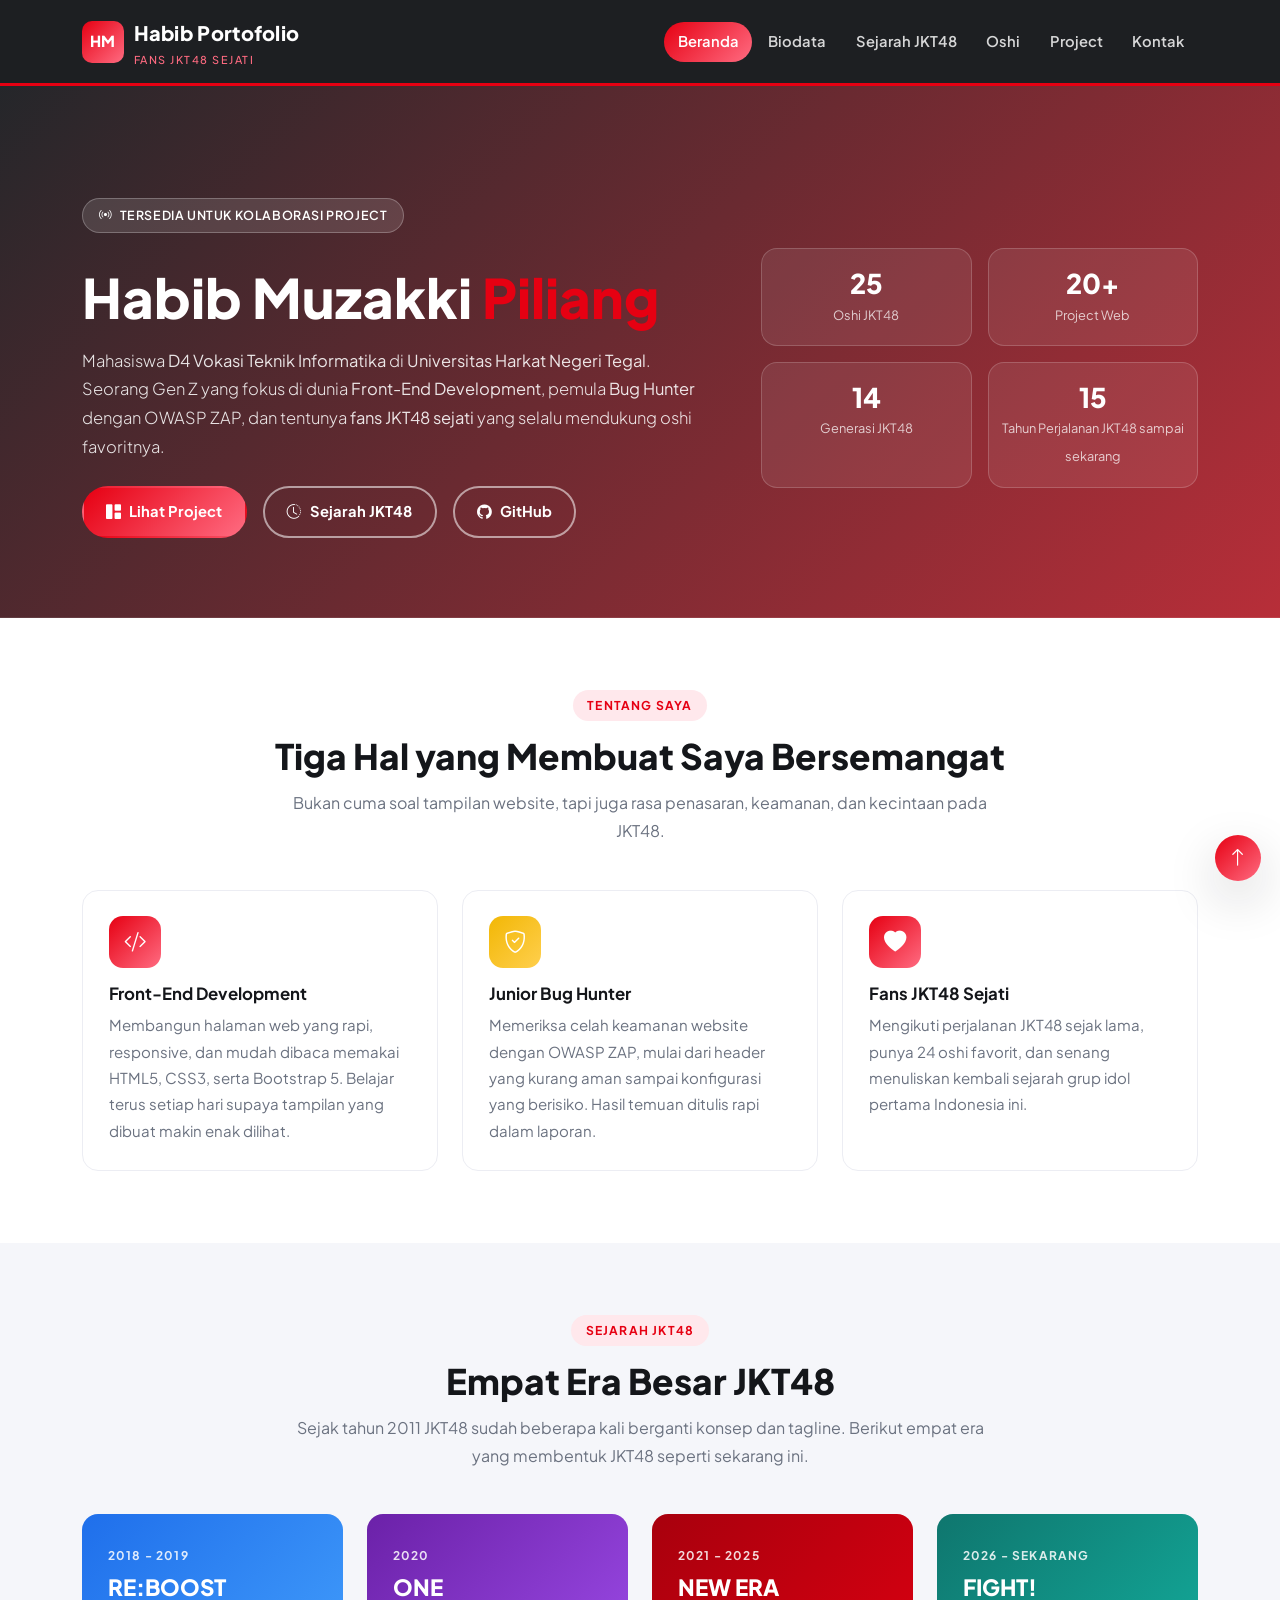
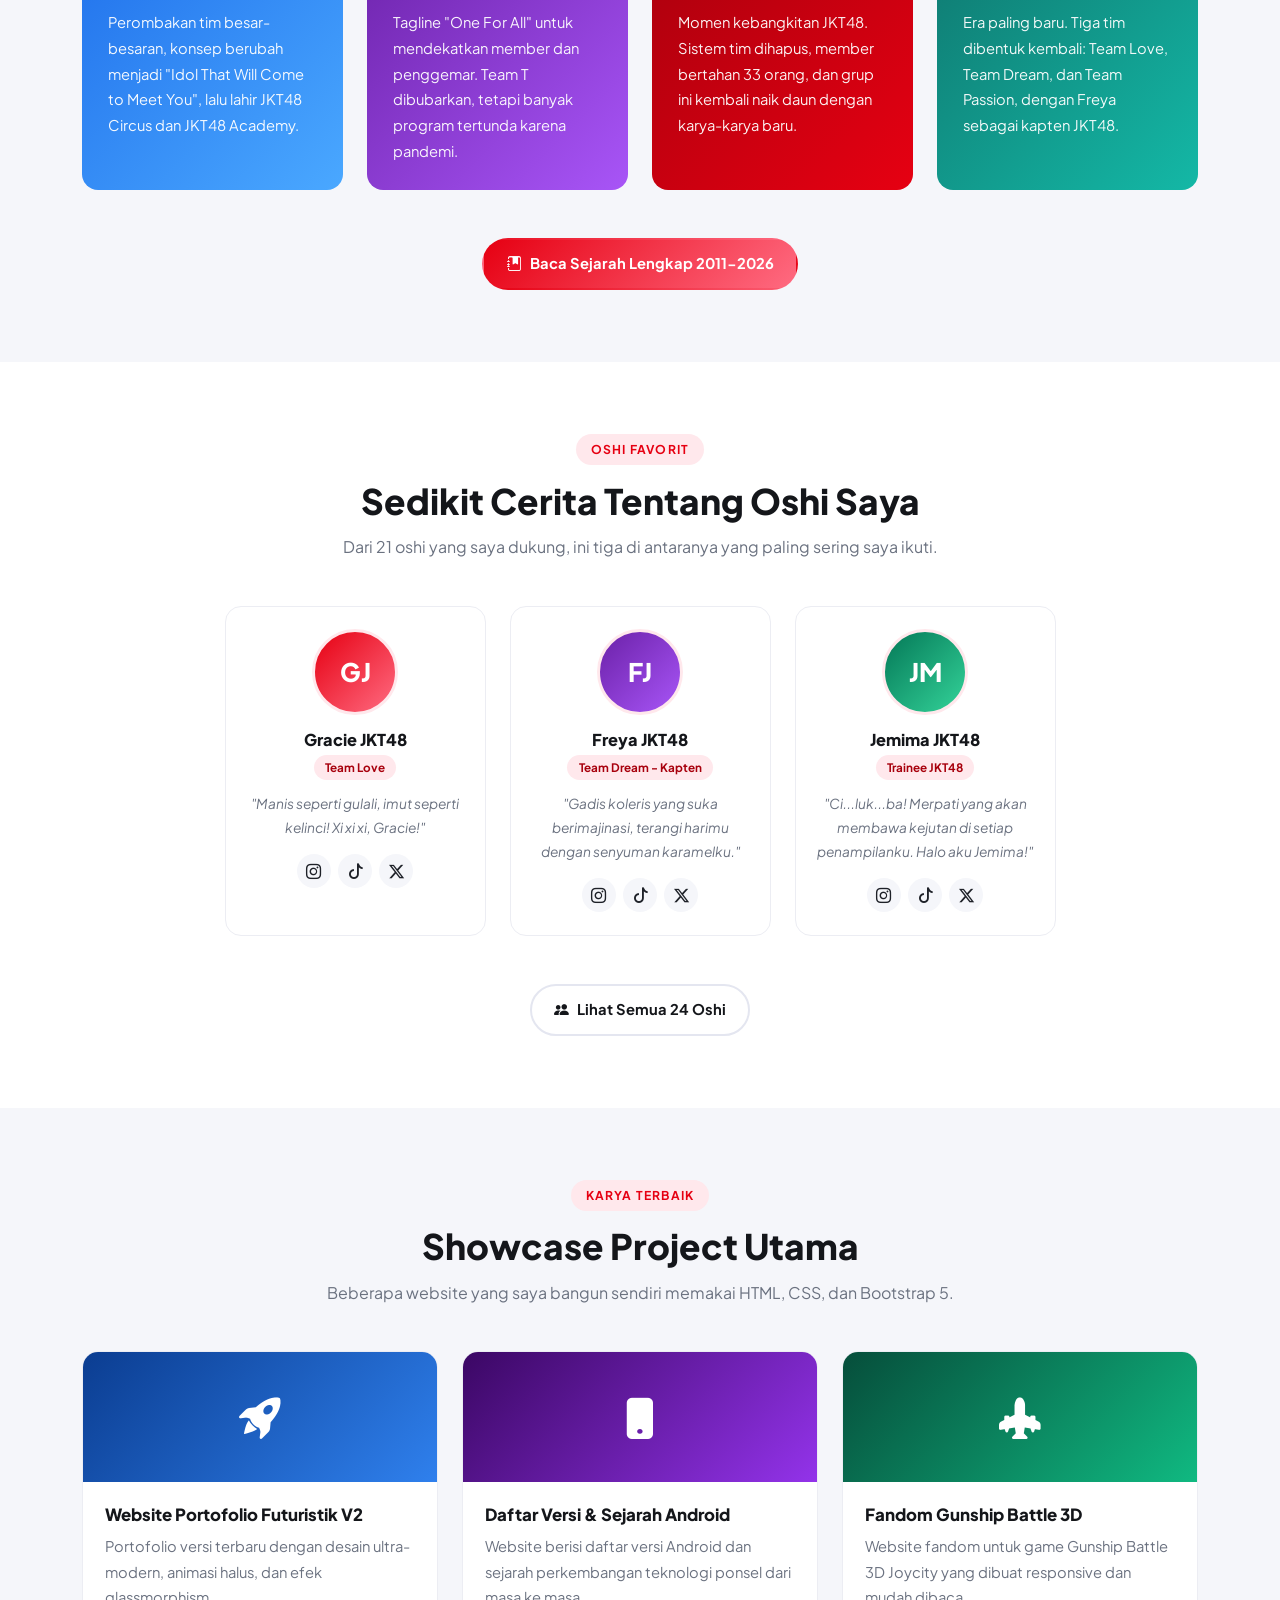
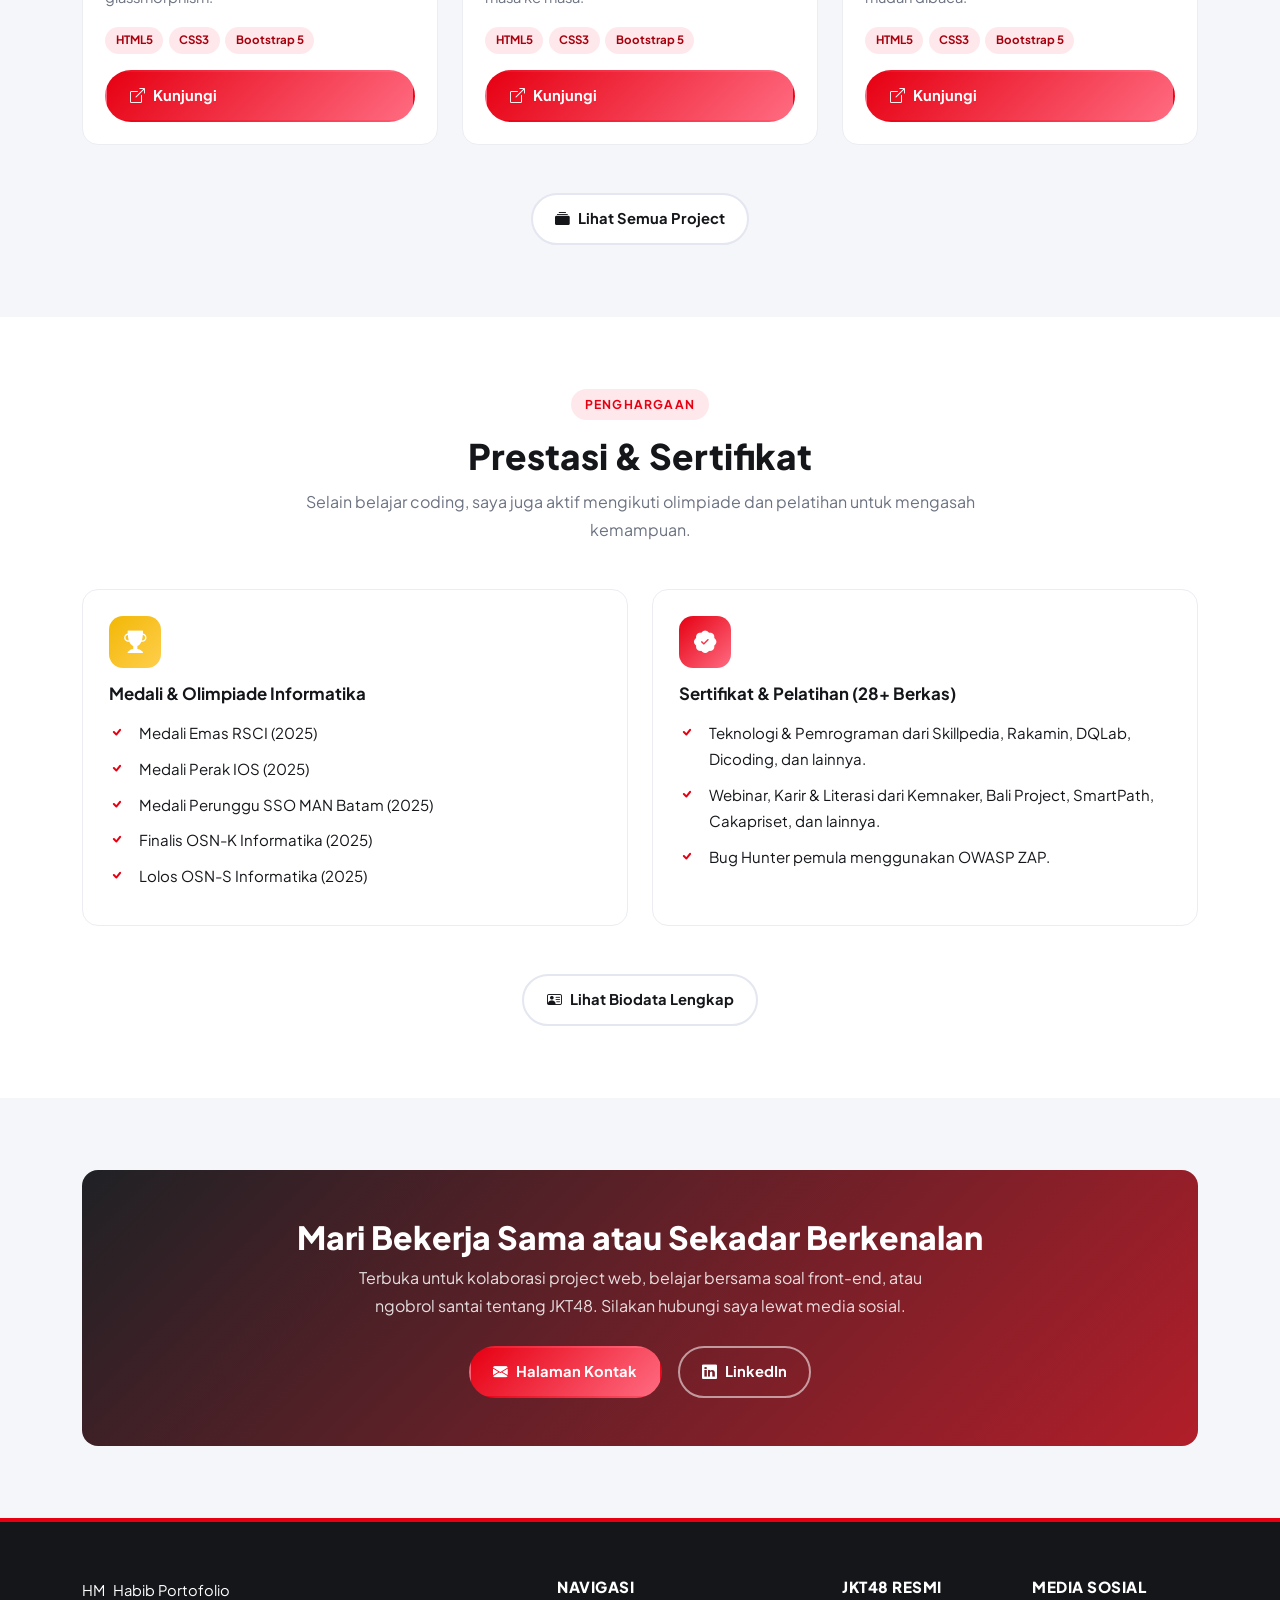
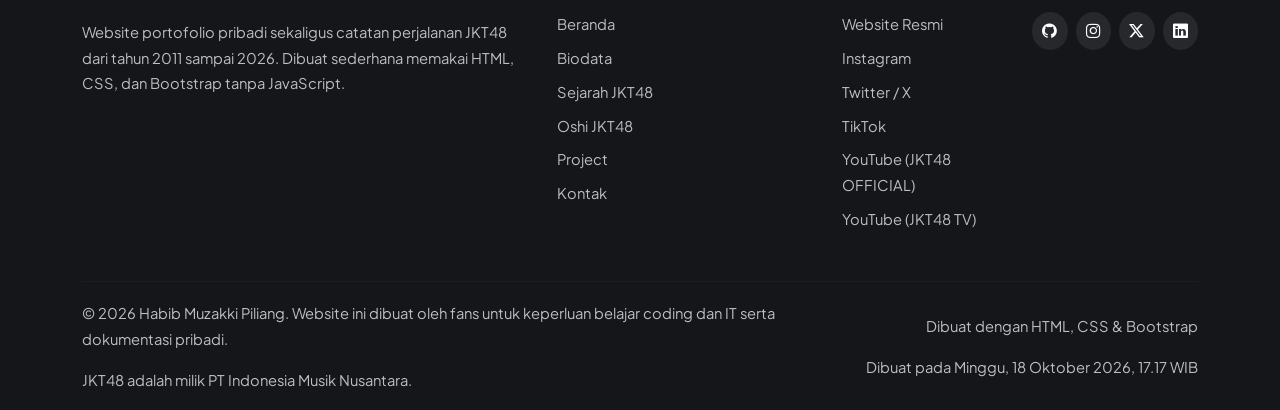
==== BELAJAR_HTML/JKT48_sejarah_+_portofolio/index.html @ 0ce3dd01 "Add files via upload" ====
<!DOCTYPE html>
<html lang="id">
<head>
  <!-- ================= PENGATURAN DASAR ================= -->
  <meta charset="UTF-8">
  <meta name="viewport" content="width=device-width, initial-scale=1, viewport-fit=cover">

  <!-- ================= SEO: JUDUL & DESKRIPSI ================= -->
  <title>Habib Muzakki Piliang | Portofolio Fans JKT48 &amp; Sejarah JKT48 2011-2026</title>
  <meta name="description" content="Website portofolio Habib Muzakki Piliang, mahasiswa D4 Teknik Informatika UHN Tegal sekaligus fans JKT48 sejati. Lengkap dengan biodata, prestasi, sertifikat, daftar oshi, showcase project web, dan sejarah JKT48 dari awal berdiri tahun 2011 hingga 2026.">
  <meta name="google-site-verification" content="1igJW0xRDO03V1bi0CTt_LbWXbBQLReZbAC-uNCZRRI" />
  <meta name="keywords" content="Habib Muzakki Piliang, portofolio, JKT48, sejarah JKT48, fans JKT48, oshi JKT48, member JKT48 2026, front-end developer, UHN Tegal, web portofolio, prestasi informatika, sertifikat, project web">
  <meta name="author" content="Habib Muzakki Piliang">
  <meta name="robots" content="index, follow">
  <meta name="theme-color" content="#e60012">
  <link rel="canonical" href="https://website-portofolio-fans-jkt48.netlify.app/">

  <!-- ================= SEO: OPEN GRAPH (Facebook/WhatsApp) ================= -->
  <meta property="og:type" content="website">
  <meta property="og:site_name" content="Habib Muzakki Piliang - Fans JKT48">
  <meta property="og:title" content="Portofolio Habib Muzakki Piliang &amp; Sejarah JKT48 2011-2026">
  <meta property="og:description" content="Portofolio pribadi Habib Muzakki Piliang dan perjalanan lengkap JKT48 dari tahun 2011 sampai 2026, mulai dari era awal, RE:BOOST, ONE, NEW ERA, hingga FIGHT!.">
  <meta property="og:url" content="https://website-portofolio-fans-jkt48.netlify.app/">
  <meta property="og:locale" content="id_ID">

  <!-- ================= SEO: TWITTER CARD ================= -->
  <meta name="twitter:card" content="summary_large_image">
  <meta name="twitter:title" content="Portofolio Habib Muzakki Piliang &amp; Sejarah JKT48 2011-2026">
  <meta name="twitter:description" content="Portofolio pribadi dan perjalanan lengkap JKT48 dari tahun 2011 sampai 2026.">
  <meta name="twitter:site" content="@habib_muzakki12">

  <!-- ================= FONT & IKON ================= -->
  <link rel="preconnect" href="https://fonts.googleapis.com">
  <link rel="preconnect" href="https://fonts.gstatic.com" crossorigin>
  <link href="https://fonts.googleapis.com/css2?family=Plus+Jakarta+Sans:ital,wght@0,400;0,600;0,700;0,800;1,400&display=swap" rel="stylesheet">
  <link rel="stylesheet" href="https://cdn.jsdelivr.net/npm/bootstrap-icons@1.11.3/font/bootstrap-icons.min.css">

  <!-- ================= BOOTSTRAP (HANYA CSS, TANPA JAVASCRIPT) ================= -->
  <link rel="stylesheet" href="https://cdn.jsdelivr.net/npm/bootstrap@5.3.3/dist/css/bootstrap.min.css">

  <!-- ================= CSS MILIK SENDIRI ================= -->
  <link rel="stylesheet" href="css/style.css">
</head>

<body id="beranda">

  <!-- ======================================================================
       NAVBAR
       ====================================================================== -->
  <header class="sticky-top">
    <nav class="navbar jkt-navbar">
      <div class="container">
        <a class="navbar-brand" href="index.html">
          <span class="brand-badge">HM</span>
          <span>
            Habib Portofolio
            <span class="brand-kecil">Fans JKT48 Sejati</span>
          </span>
        </a>

        <ul class="navbar-nav nav-menu">
          <li class="nav-item"><a class="nav-link aktif" href="index.html">Beranda</a></li>
          <li class="nav-item"><a class="nav-link" href="biodata.html">Biodata</a></li>
          <li class="nav-item"><a class="nav-link" href="sejarah.html">Sejarah JKT48</a></li>
          <li class="nav-item"><a class="nav-link" href="oshi.html">Oshi</a></li>
          <li class="nav-item"><a class="nav-link" href="project.html">Project</a></li>
          <li class="nav-item"><a class="nav-link" href="kontak.html">Kontak</a></li>
        </ul>
      </div>
    </nav>
  </header>

  <!-- ======================================================================
       HERO / SAMBUTAN
       ====================================================================== -->
  <section class="hero">
    <div class="container">
      <div class="row align-items-center g-5">

        <div class="col-lg-7 text-center text-lg-start">
          <span class="label-kecil mb-3">
            <i class="bi bi-broadcast"></i> Tersedia untuk Kolaborasi Project
          </span>

          <h1 class="mt-3 mb-3">
            Habib Muzakki <span class="teks-merah">Piliang</span>
          </h1>

          <p class="lead mb-4">
            Mahasiswa <strong>D4 Vokasi Teknik Informatika</strong> di
            <strong>Universitas Harkat Negeri Tegal</strong>. Seorang Gen Z yang
            fokus di dunia <strong>Front-End Development</strong>, pemula
            <strong>Bug Hunter</strong> dengan OWASP ZAP, dan tentunya
            <strong>fans JKT48 sejati</strong> yang selalu mendukung oshi favoritnya.
          </p>

          <div class="d-flex flex-wrap gap-3 justify-content-center justify-content-lg-start">
            <a href="#project" class="tombol tombol-merah">
              <i class="bi bi-grid-1x2-fill"></i> Lihat Project
            </a>
            <a href="sejarah.html" class="tombol tombol-garis-putih">
              <i class="bi bi-clock-history"></i> Sejarah JKT48
            </a>
            <a href="https://github.com/habibmuzakkipiliang" target="_blank" rel="noopener" class="tombol tombol-garis-putih">
              <i class="bi bi-github"></i> GitHub
            </a>
          </div>
        </div>

        <div class="col-lg-5">
          <div class="row g-3">
            <div class="col-6">
              <div class="kotak-statistik">
                <span class="angka">25</span>
                <span class="keterangan">Oshi JKT48</span>
              </div>
            </div>
            <div class="col-6">
              <div class="kotak-statistik">
                <span class="angka">20+</span>
                <span class="keterangan">Project Web</span>
              </div>
            </div>
            <div class="col-6">
              <div class="kotak-statistik">
                <span class="angka">14</span>
                <span class="keterangan">Generasi JKT48</span>
              </div>
            </div>
            <div class="col-6">
              <div class="kotak-statistik">
                <span class="angka">15</span>
                <span class="keterangan">Tahun Perjalanan JKT48 sampai sekarang</span>
              </div>
            </div>
          </div>
        </div>

      </div>
    </div>
  </section>

  <!-- ======================================================================
       TENTANG SINGKAT
       ====================================================================== -->
  <section class="bagian">
    <div class="container">
      <div class="judul-bagian tengah">
        <span class="label-atas">Tentang Saya</span>
        <h2>Tiga Hal yang Membuat Saya Bersemangat</h2>
        <p>Bukan cuma soal tampilan website, tapi juga rasa penasaran, keamanan, dan kecintaan pada JKT48.</p>
      </div>

      <div class="row g-4">
        <div class="col-md-4">
          <div class="kartu">
            <span class="ikon-bulat"><i class="bi bi-code-slash"></i></span>
            <h3 class="kartu-judul">Front-End Development</h3>
            <p>
              Membangun halaman web yang rapi, responsive, dan mudah dibaca
              memakai HTML5, CSS3, serta Bootstrap 5. Belajar terus setiap hari
              supaya tampilan yang dibuat makin enak dilihat.
            </p>
          </div>
        </div>

        <div class="col-md-4">
          <div class="kartu">
            <span class="ikon-bulat emas"><i class="bi bi-shield-check"></i></span>
            <h3 class="kartu-judul">Junior Bug Hunter</h3>
            <p>
              Memeriksa celah keamanan website dengan OWASP ZAP, mulai dari
              header yang kurang aman sampai konfigurasi yang berisiko.
              Hasil temuan ditulis rapi dalam laporan.
            </p>
          </div>
        </div>

        <div class="col-md-4">
          <div class="kartu">
            <span class="ikon-bulat"><i class="bi bi-heart-fill"></i></span>
            <h3 class="kartu-judul">Fans JKT48 Sejati</h3>
            <p>
              Mengikuti perjalanan JKT48 sejak lama, punya 24 oshi favorit, dan
              senang menuliskan kembali sejarah grup idol pertama Indonesia ini.
            </p>
          </div>
        </div>
      </div>
    </div>
  </section>

  <!-- ======================================================================
       EMPAT ERA JKT48
       ====================================================================== -->
  <section class="bagian bagian-abu" id="era">
    <div class="container">
      <div class="judul-bagian tengah">
        <span class="label-atas">Sejarah JKT48</span>
        <h2>Empat Era Besar JKT48</h2>
        <p>
          Sejak tahun 2011 JKT48 sudah beberapa kali berganti konsep dan tagline.
          Berikut empat era yang membentuk JKT48 seperti sekarang ini.
        </p>
      </div>

      <div class="row g-4">
        <div class="col-md-6 col-lg-3">
          <div class="kartu-era era-reboost">
            <span class="periode">2018 - 2019</span>
            <h3>RE:BOOST</h3>
            <p>
              Perombakan tim besar-besaran, konsep berubah menjadi
              "Idol That Will Come to Meet You", lalu lahir JKT48 Circus
              dan JKT48 Academy.
            </p>
          </div>
        </div>

        <div class="col-md-6 col-lg-3">
          <div class="kartu-era era-one">
            <span class="periode">2020</span>
            <h3>ONE</h3>
            <p>
              Tagline "One For All" untuk mendekatkan member dan penggemar.
              Team T dibubarkan, tetapi banyak program tertunda karena pandemi.
            </p>
          </div>
        </div>

        <div class="col-md-6 col-lg-3">
          <div class="kartu-era era-newera">
            <span class="periode">2021 - 2025</span>
            <h3>NEW ERA</h3>
            <p>
              Momen kebangkitan JKT48. Sistem tim dihapus, member bertahan 33 orang,
              dan grup ini kembali naik daun dengan karya-karya baru.
            </p>
          </div>
        </div>

        <div class="col-md-6 col-lg-3">
          <div class="kartu-era era-fight">
            <span class="periode">2026 - Sekarang</span>
            <h3>FIGHT!</h3>
            <p>
              Era paling baru. Tiga tim dibentuk kembali: Team Love, Team Dream,
              dan Team Passion, dengan Freya sebagai kapten JKT48.
            </p>
          </div>
        </div>
      </div>

      <div class="text-center mt-5">
        <a href="sejarah.html" class="tombol tombol-merah">
          <i class="bi bi-journal-bookmark-fill"></i> Baca Sejarah Lengkap 2011-2026
        </a>
      </div>
    </div>
  </section>

  <!-- ======================================================================
       TEASER OSHI
       ====================================================================== -->
  <section class="bagian">
    <div class="container">
      <div class="judul-bagian tengah">
        <span class="label-atas">Oshi Favorit</span>
        <h2>Sedikit Cerita Tentang Oshi Saya</h2>
        <p>Dari 21 oshi yang saya dukung, ini tiga di antaranya yang paling sering saya ikuti.</p>
      </div>

      <div class="row g-4 justify-content-center">
        <div class="col-6 col-lg-3">
          <div class="kartu-oshi">
            <div class="avatar-oshi">GJ</div>
            <h3>Gracie JKT48</h3>
            <span class="tim-oshi">Team Love</span>
            <p class="ucapan-oshi">"Manis seperti gulali, imut seperti kelinci! Xi xi xi, Gracie!"</p>
            <div class="sosial-oshi">
              <a href="https://www.instagram.com/jkt48.gracie/" target="_blank" rel="noopener" aria-label="Instagram Gracie"><i class="bi bi-instagram"></i></a>
              <a href="https://www.tiktok.com/@graciejkt48" target="_blank" rel="noopener" aria-label="TikTok Gracie"><i class="bi bi-tiktok"></i></a>
              <a href="https://x.com/Gracie_JKT48" target="_blank" rel="noopener" aria-label="Twitter Gracie"><i class="bi bi-twitter-x"></i></a>
            </div>
          </div>
        </div>

        <div class="col-6 col-lg-3">
          <div class="kartu-oshi">
            <div class="avatar-oshi ungu">FJ</div>
            <h3>Freya JKT48</h3>
            <span class="tim-oshi">Team Dream - Kapten</span>
            <p class="ucapan-oshi">"Gadis koleris yang suka berimajinasi, terangi harimu dengan senyuman karamelku."</p>
            <div class="sosial-oshi">
              <a href="https://www.instagram.com/jkt48.freya/" target="_blank" rel="noopener" aria-label="Instagram Freya"><i class="bi bi-instagram"></i></a>
              <a href="https://www.tiktok.com/@freyajkt48" target="_blank" rel="noopener" aria-label="TikTok Freya"><i class="bi bi-tiktok"></i></a>
              <a href="https://x.com/Freya_JKT48" target="_blank" rel="noopener" aria-label="Twitter Freya"><i class="bi bi-twitter-x"></i></a>
            </div>
          </div>
        </div>

        <div class="col-6 col-md-4 col-lg-3">
          <div class="kartu-oshi">
            <div class="avatar-oshi hijau">JM</div>
            <h3>Jemima JKT48</h3>
            <span class="tim-oshi">Trainee JKT48</span>
            <p class="ucapan-oshi">"Ci...luk...ba! Merpati yang akan membawa kejutan di setiap penampilanku. Halo aku Jemima!"</p>
            <div class="sosial-oshi">
              <a href="https://www.instagram.com/jemima.jkt48/" target="_blank" rel="noopener" aria-label="Instagram Jemima"><i class="bi bi-instagram"></i></a>
              <a href="https://www.tiktok.com/@jkt48.jemima" target="_blank" rel="noopener" aria-label="TikTok Jemima"><i class="bi bi-tiktok"></i></a>
              <a href="https://x.com/JE_JemimaJKT48" target="_blank" rel="noopener" aria-label="Twitter Jemima"><i class="bi bi-twitter-x"></i></a>
            </div>
          </div>
        </div>

      <div class="text-center mt-5">
        <a href="oshi.html" class="tombol tombol-garis-hitam">
          <i class="bi bi-people-fill"></i> Lihat Semua 24 Oshi
        </a>
      </div>
    </div>
  </section>

  <!-- ======================================================================
       TEASER PROJECT
       ====================================================================== -->
  <section class="bagian bagian-abu" id="project">
    <div class="container">
      <div class="judul-bagian tengah">
        <span class="label-atas">Karya Terbaik</span>
        <h2>Showcase Project Utama</h2>
        <p>Beberapa website yang saya bangun sendiri memakai HTML, CSS, dan Bootstrap 5.</p>
      </div>

      <div class="row g-4">
        <div class="col-md-6 col-lg-4">
          <article class="kartu-project">
            <div class="kepala-project biru"><i class="bi bi-rocket-takeoff-fill"></i></div>
            <div class="isi-project">
              <h3>Website Portofolio Futuristik V2</h3>
              <p>Portofolio versi terbaru dengan desain ultra-modern, animasi halus, dan efek glassmorphism.</p>
              <div class="daftar-teknologi">
                <span>HTML5</span><span>CSS3</span><span>Bootstrap 5</span>
              </div>
              <a href="https://website-futuristik-versi-2-baru.vercel.app/" target="_blank" rel="noopener" class="tombol tombol-merah">
                <i class="bi bi-box-arrow-up-right"></i> Kunjungi
              </a>
            </div>
          </article>
        </div>

        <div class="col-md-6 col-lg-4">
          <article class="kartu-project">
            <div class="kepala-project ungu"><i class="bi bi-phone-fill"></i></div>
            <div class="isi-project">
              <h3>Daftar Versi &amp; Sejarah Android</h3>
              <p>Website berisi daftar versi Android dan sejarah perkembangan teknologi ponsel dari masa ke masa.</p>
              <div class="daftar-teknologi">
                <span>HTML5</span><span>CSS3</span><span>Bootstrap 5</span>
              </div>
              <a href="https://daftar-versi-android-teknologi-hp.vercel.app/" target="_blank" rel="noopener" class="tombol tombol-merah">
                <i class="bi bi-box-arrow-up-right"></i> Kunjungi
              </a>
            </div>
          </article>
        </div>

        <div class="col-md-6 col-lg-4">
          <article class="kartu-project">
            <div class="kepala-project hijau"><i class="bi bi-airplane-engines-fill"></i></div>
            <div class="isi-project">
              <h3>Fandom Gunship Battle 3D</h3>
              <p>Website fandom untuk game Gunship Battle 3D Joycity yang dibuat responsive dan mudah dibaca.</p>
              <div class="daftar-teknologi">
                <span>HTML5</span><span>CSS3</span><span>Bootstrap 5</span>
              </div>
              <a href="https://website-fandom-gunship-battle-3d.netlify.app/" target="_blank" rel="noopener" class="tombol tombol-merah">
                <i class="bi bi-box-arrow-up-right"></i> Kunjungi
              </a>
            </div>
          </article>
        </div>
      </div>

      <div class="text-center mt-5">
        <a href="project.html" class="tombol tombol-garis-hitam">
          <i class="bi bi-collection-fill"></i> Lihat Semua Project
        </a>
      </div>
    </div>
  </section>

  <!-- ======================================================================
       PRESTASI & SERTIFIKAT
       ====================================================================== -->
  <section class="bagian">
    <div class="container">
      <div class="judul-bagian tengah">
        <span class="label-atas">Penghargaan</span>
        <h2>Prestasi &amp; Sertifikat</h2>
        <p>Selain belajar coding, saya juga aktif mengikuti olimpiade dan pelatihan untuk mengasah kemampuan.</p>
      </div>

      <div class="row g-4">
        <div class="col-md-6">
          <div class="kartu h-100">
            <span class="ikon-bulat emas"><i class="bi bi-trophy-fill"></i></span>
            <h3 class="kartu-judul">Medali &amp; Olimpiade Informatika</h3>
            <ul class="daftar-centang mt-3">
              <li>Medali Emas RSCI (2025)</li>
              <li>Medali Perak IOS (2025)</li>
              <li>Medali Perunggu SSO MAN Batam (2025)</li>
              <li>Finalis OSN-K Informatika (2025)</li>
              <li>Lolos OSN-S Informatika (2025)</li>
            </ul>
          </div>
        </div>

        <div class="col-md-6">
          <div class="kartu h-100">
            <span class="ikon-bulat"><i class="bi bi-patch-check-fill"></i></span>
            <h3 class="kartu-judul">Sertifikat &amp; Pelatihan (28+ Berkas)</h3>
            <ul class="daftar-centang mt-3">
              <li>Teknologi &amp; Pemrograman dari Skillpedia, Rakamin, DQLab, Dicoding, dan lainnya.</li>
              <li>Webinar, Karir &amp; Literasi dari Kemnaker, Bali Project, SmartPath, Cakapriset, dan lainnya.</li>
              <li>Bug Hunter pemula menggunakan OWASP ZAP.</li>
            </ul>
          </div>
        </div>
      </div>

      <div class="text-center mt-5">
        <a href="biodata.html" class="tombol tombol-garis-hitam">
          <i class="bi bi-person-vcard"></i> Lihat Biodata Lengkap
        </a>
      </div>
    </div>
  </section>

  <!-- ======================================================================
       AJAKAN / CALL TO ACTION
       ====================================================================== -->
  <section class="bagian bagian-abu">
    <div class="container">
      <div class="kotak-ajakan">
        <h2>Mari Bekerja Sama atau Sekadar Berkenalan</h2>
        <p>
          Terbuka untuk kolaborasi project web, belajar bersama soal front-end,
          atau ngobrol santai tentang JKT48. Silakan hubungi saya lewat media sosial.
        </p>
        <div class="d-flex flex-wrap justify-content-center gap-3">
          <a href="kontak.html" class="tombol tombol-merah">
            <i class="bi bi-envelope-fill"></i> Halaman Kontak
          </a>
          <a href="https://www.linkedin.com/in/habib-muzakki-piliang-15978b315/" target="_blank" rel="noopener" class="tombol tombol-garis-putih">
            <i class="bi bi-linkedin"></i> LinkedIn
          </a>
        </div>
      </div>
    </div>
  </section>

  <!-- ======================================================================
       FOOTER
       ====================================================================== -->
  <footer class="footer">
    <div class="container">
      <div class="row g-4">

        <div class="col-12 col-lg-5">
          <a class="navbar-brand mb-3 d-inline-flex align-items-center gap-2 text-white" href="index.html">
            <span class="brand-badge">HM</span>
            <span>Habib Portofolio</span>
          </a>
          <p>
            Website portofolio pribadi sekaligus catatan perjalanan JKT48 dari
            tahun 2011 sampai 2026. Dibuat sederhana memakai HTML, CSS, dan
            Bootstrap tanpa JavaScript.
          </p>
        </div>

        <div class="col-12 col-sm-6 col-lg-3">
          <h4>Navigasi</h4>
          <ul class="daftar-footer">
            <li><a href="index.html">Beranda</a></li>
            <li><a href="biodata.html">Biodata</a></li>
            <li><a href="sejarah.html">Sejarah JKT48</a></li>
            <li><a href="oshi.html">Oshi JKT48</a></li>
            <li><a href="project.html">Project</a></li>
            <li><a href="kontak.html">Kontak</a></li>
          </ul>
        </div>

        <div class="col-12 col-sm-6 col-lg-2">
          <h4>JKT48 Resmi</h4>
          <ul class="daftar-footer">
            <li><a href="https://jkt48.com/" target="_blank" rel="noopener">Website Resmi</a></li>
            <li><a href="https://www.instagram.com/jkt48/" target="_blank" rel="noopener">Instagram</a></li>
            <li><a href="https://x.com/officialJKT48" target="_blank" rel="noopener">Twitter / X</a></li>
            <li><a href="https://www.tiktok.com/@jkt48.official" target="_blank" rel="noopener">TikTok</a></li>
            <li><a href="https://www.youtube.com/@JKT48" target="_blank" rel="noopener">YouTube (JKT48 OFFICIAL)</a></li>
            <li><a href="https://www.youtube.com/@JKT48TV" target="_blank" rel="noopener">YouTube (JKT48 TV)</a></li>
          </ul>
        </div>

        <div class="col-12 col-sm-6 col-lg-2">
          <h4>Media Sosial</h4>
          <div class="sosial-footer">
            <a href="https://github.com/habibmuzakkipiliang" target="_blank" rel="noopener" aria-label="GitHub"><i class="bi bi-github"></i></a>
            <a href="https://www.instagram.com/habib_muzakki_piliang/" target="_blank" rel="noopener" aria-label="Instagram"><i class="bi bi-instagram"></i></a>
            <a href="https://x.com/habib_muzakki12" target="_blank" rel="noopener" aria-label="Twitter"><i class="bi bi-twitter-x"></i></a>
            <a href="https://www.linkedin.com/in/habib-muzakki-piliang-15978b315/" target="_blank" rel="noopener" aria-label="LinkedIn"><i class="bi bi-linkedin"></i></a>
          </div>
        </div>

      </div>

      <hr class="garis-footer">

      <div class="row align-items-center">
        <div class="col-md-8">
          <p class="hak-cipta">
            <p>
            &copy; 2026 Habib Muzakki Piliang. Website ini dibuat oleh fans untuk
            keperluan belajar coding dan IT serta dokumentasi pribadi.
            </p> 
            
            <p>
            JKT48 adalah milik
            PT Indonesia Musik Nusantara.
            </p>
          </p>
        </div>
        <div class="col-md-4 text-md-end">
          <p class="hak-cipta">
            <p>
              Dibuat dengan HTML, CSS &amp; Bootstrap<br>
            </p>

            <p>
              Dibuat pada Minggu, 18 Oktober 2026, 17.17 WIB
            </p>
          </p>
        </div>
      </div>
    </div>
  </footer>

  <a href="#beranda" class="tombol-atas" aria-label="Kembali ke atas">
    <i class="bi bi-arrow-up"></i>
  </a>

</body>
</html>
---- BELAJAR_HTML/JKT48_sejarah_+_portofolio/css/style.css ----
/* ==========================================================================
   Website Portofolio & Sejarah JKT48
   File    : css/style.css
   Isi     : Semua pengaturan tampilan website ada di file ini.
   Catatan : Website ini tidak memakai JavaScript sama sekali.
             Bootstrap hanya dipakai untuk CSS-nya (grid, tombol, kartu, badge).
   ========================================================================== */


/* --------------------------------------------------------------------------
   1. VARIABEL WARNA
   Ingin ganti tema? Cukup ubah angka warna di bagian ini saja.
   -------------------------------------------------------------------------- */
:root {
  --merah-jkt:    #e60012;   /* warna khas JKT48 */
  --merah-gelap:  #a8000d;
  --merah-muda:   #ff6b81;
  --pink-lembut:  #ffe8ec;
  --hitam:        #14161a;
  --abu-gelap:    #1e2128;
  --abu:          #6b7280;
  --abu-terang:   #f5f6fa;
  --putih:        #ffffff;
  --emas:         #f2b705;

  --radius:       16px;
  --radius-kecil: 10px;
  --radius-penuh: 999px;

  --bayangan:       0 10px 30px rgba(20, 22, 26, .08);
  --bayangan-besar: 0 18px 50px rgba(20, 22, 26, .18);

  --transisi: .25s ease;
}


/* --------------------------------------------------------------------------
   2. DASAR HALAMAN
   -------------------------------------------------------------------------- */
html {
  scroll-behavior: smooth;   /* supaya klik menu meluncur halus */
  scroll-padding-top: 90px;  /* supaya judul tidak tertutup navbar */
  -webkit-text-size-adjust: 100%;  /* cegah teks membesar sendiri di iOS saat diputar */
  text-size-adjust: 100%;
}

body {
  font-family: "Plus Jakarta Sans", system-ui, -apple-system, "Segoe UI", sans-serif;
  color: var(--hitam);
  background-color: var(--putih);
  line-height: 1.75;
  overflow-x: hidden;
  overflow-wrap: break-word;   /* supaya tautan/URL panjang tidak meluber */
}

a {
  text-decoration: none;
  transition: var(--transisi);
}

img {
  max-width: 100%;
  height: auto;
}

/* Semua gambar & media ikut melebar, tidak pernah melebihi wadahnya */
img, svg, video, canvas, iframe {
  max-width: 100%;
}

/* Pengaman: anak grid/flex tidak boleh melebihi lebar kolomnya */
.row > [class*="col-"],
.d-flex > * {
  min-width: 0;
}

/* Warna teks bantuan */
.teks-merah   { color: var(--merah-jkt); }
.teks-abu     { color: var(--abu); }
.teks-putih   { color: var(--putih); }


/* --------------------------------------------------------------------------
   3. NAVBAR (tanpa tombol hamburger, jadi tidak butuh JavaScript)
   -------------------------------------------------------------------------- */
.jkt-navbar {
  background-color: rgba(20, 22, 26, .96);
  border-bottom: 3px solid var(--merah-jkt);
  padding-top: .6rem;
  padding-bottom: .6rem;
  /* Beri jarak aman dari poni/lekukan layar HP (aman jika tidak ada) */
  padding-left: env(safe-area-inset-left);
  padding-right: env(safe-area-inset-right);
}

.jkt-navbar .navbar-brand {
  display: flex;
  align-items: center;
  gap: .6rem;
  color: var(--putih);
  font-weight: 800;
  letter-spacing: .3px;
}

.jkt-navbar .brand-badge {
  display: inline-flex;
  align-items: center;
  justify-content: center;
  width: 42px;
  height: 42px;
  border-radius: var(--radius-kecil);
  background: linear-gradient(135deg, var(--merah-jkt), var(--merah-muda));
  color: var(--putih);
  font-weight: 800;
  font-size: .95rem;
}

.jkt-navbar .brand-kecil {
  display: block;
  font-size: .68rem;
  font-weight: 500;
  color: var(--merah-muda);
  letter-spacing: 1.5px;
  text-transform: uppercase;
}

/* Menu utama: selalu mendatar dan otomatis turun baris di layar kecil */
.jkt-navbar .nav-menu {
  flex-direction: row;
  flex-wrap: wrap;
  justify-content: flex-end;
  gap: .15rem;
}

.jkt-navbar .nav-menu .nav-link {
  color: rgba(255, 255, 255, .82);
  font-size: .92rem;
  font-weight: 600;
  padding: .45rem .85rem;
  border-radius: var(--radius-penuh);
}

.jkt-navbar .nav-menu .nav-link:hover,
.jkt-navbar .nav-menu .nav-link:focus {
  color: var(--putih);
  background-color: rgba(230, 0, 18, .35);
}

.jkt-navbar .nav-menu .nav-link.aktif {
  color: var(--putih);
  background: linear-gradient(135deg, var(--merah-jkt), var(--merah-muda));
}


/* --------------------------------------------------------------------------
   4. HERO / BANNER BESAR
   -------------------------------------------------------------------------- */
.hero {
  position: relative;
  color: var(--putih);
  padding: 7rem 0 5.5rem;
  background-image:
    linear-gradient(135deg, rgba(20, 22, 26, .93), rgba(168, 0, 13, .82)),
    url("https://coresg-normal.trae.ai/api/ide/v1/text_to_image?prompt=abstract%20red%20and%20white%20concert%20stage%20lights%2C%20glowing%20bokeh%2C%20spotlight%20beams%2C%20idol%20stage%20atmosphere%2C%20no%20people%2C%20no%20text%2C%20wide%20cinematic%20banner&image_size=landscape_16_9");
  background-size: cover;
  background-position: center;
}

.hero h1 {
  font-size: clamp(2rem, 5vw, 3.4rem);
  font-weight: 800;
  line-height: 1.2;
}

.hero .lead {
  color: rgba(255, 255, 255, .88);
  max-width: 640px;
  font-size: 1.03rem;
}

/* Label kecil di atas judul */
.label-kecil {
  display: inline-flex;
  align-items: center;
  gap: .5rem;
  background-color: rgba(255, 255, 255, .12);
  border: 1px solid rgba(255, 255, 255, .25);
  color: var(--putih);
  font-size: .78rem;
  font-weight: 600;
  letter-spacing: .6px;
  text-transform: uppercase;
  padding: .35rem 1rem;
  border-radius: var(--radius-penuh);
}

/* Kotak statistik di bawah hero */
.kotak-statistik {
  background-color: rgba(255, 255, 255, .08);
  border: 1px solid rgba(255, 255, 255, .18);
  border-radius: var(--radius);
  padding: 1.1rem .6rem;
  text-align: center;
  height: 100%;
}

.kotak-statistik .angka {
  display: block;
  font-size: clamp(1.35rem, 4vw, 1.7rem);
  font-weight: 800;
  color: var(--putih);
  line-height: 1.2;
}

.kotak-statistik .keterangan {
  font-size: clamp(.72rem, 2.4vw, .8rem);
  color: rgba(255, 255, 255, .75);
}


/* --------------------------------------------------------------------------
   5. BANNER KECIL UNTUK HALAMAN SELAIN BERANDA
   -------------------------------------------------------------------------- */
.banner-halaman {
  position: relative;
  color: var(--putih);
  padding: 5rem 0 3.5rem;
  background-color: var(--abu-gelap);
  background-size: cover;
  background-position: center;
}

.banner-halaman h1 {
  font-size: clamp(1.8rem, 4vw, 2.8rem);
  font-weight: 800;
}

.banner-halaman p {
  color: rgba(255, 255, 255, .82);
  max-width: 720px;
  margin-bottom: 0;
}

/* Jalan pintas / breadcrumb sederhana */
.jalan-pintas {
  font-size: .82rem;
  color: rgba(255, 255, 255, .7);
}

.jalan-pintas a { color: var(--merah-muda); }
.jalan-pintas a:hover { color: var(--putih); }

/* Gambar latar berbeda untuk tiap halaman */
.banner-biodata {
  background-image:
    linear-gradient(135deg, rgba(20, 22, 26, .94), rgba(168, 0, 13, .78)),
    url("https://coresg-normal.trae.ai/api/ide/v1/text_to_image?prompt=abstract%20dark%20minimal%20desk%20with%20glowing%20red%20light%20lines%2C%20modern%20developer%20workspace%20atmosphere%2C%20no%20people%2C%20no%20text%2C%20wide%20banner&image_size=landscape_16_9");
}

.banner-sejarah {
  background-image:
    linear-gradient(135deg, rgba(20, 22, 26, .94), rgba(168, 0, 13, .78)),
    url("https://coresg-normal.trae.ai/api/ide/v1/text_to_image?prompt=abstract%20vintage%20red%20theater%20curtain%2C%20old%20stage%20with%20warm%20spotlight%2C%20nostalgic%20memory%20feeling%2C%20no%20people%2C%20no%20text%2C%20wide%20banner&image_size=landscape_16_9");
}

.banner-oshi {
  background-image:
    linear-gradient(135deg, rgba(20, 22, 26, .93), rgba(230, 0, 18, .72)),
    url("https://coresg-normal.trae.ai/api/ide/v1/text_to_image?prompt=abstract%20soft%20pink%20and%20red%20heart%20bokeh%20glow%2C%20dreamy%20fan%20light%20sticks%20in%20dark%2C%20no%20people%2C%20no%20text%2C%20wide%20banner&image_size=landscape_16_9");
}

.banner-project {
  background-image:
    linear-gradient(135deg, rgba(20, 22, 26, .94), rgba(168, 0, 13, .78)),
    url("https://coresg-normal.trae.ai/api/ide/v1/text_to_image?prompt=abstract%20web%20design%20wireframe%20mockup%20on%20screen%20with%20red%20accent%20light%2C%20modern%20ui%20concept%2C%20no%20people%2C%20no%20text%2C%20wide%20banner&image_size=landscape_16_9");
}

.banner-kontak {
  background-image:
    linear-gradient(135deg, rgba(20, 22, 26, .95), rgba(168, 0, 13, .8)),
    url("https://coresg-normal.trae.ai/api/ide/v1/text_to_image?prompt=abstract%20dark%20gradient%20background%20with%20glowing%20red%20network%20connection%20dots%2C%20communication%20concept%2C%20no%20people%2C%20no%20text%2C%20wide%20banner&image_size=landscape_16_9");
}


/* --------------------------------------------------------------------------
   6. JUDUL BAGIAN (SECTION)
   -------------------------------------------------------------------------- */
.bagian { padding: 4.5rem 0; }
.bagian-abu { background-color: var(--abu-terang); }

.judul-bagian { margin-bottom: 2.8rem; }

.judul-bagian .label-atas {
  display: inline-block;
  color: var(--merah-jkt);
  background-color: var(--pink-lembut);
  font-size: .76rem;
  font-weight: 700;
  letter-spacing: 1.2px;
  text-transform: uppercase;
  padding: .3rem .9rem;
  border-radius: var(--radius-penuh);
  margin-bottom: .9rem;
}

.judul-bagian h2 {
  font-size: clamp(1.5rem, 3vw, 2.2rem);
  font-weight: 800;
  margin-bottom: .7rem;
}

.judul-bagian p {
  color: var(--abu);
  max-width: 700px;
  margin-bottom: 0;
}

.judul-bagian.tengah { text-align: center; }
.judul-bagian.tengah p { margin-left: auto; margin-right: auto; }


/* --------------------------------------------------------------------------
   7. KARTU UMUM
   -------------------------------------------------------------------------- */
.kartu {
  background-color: var(--putih);
  border: 1px solid #ecedf3;
  border-radius: var(--radius);
  padding: 1.6rem;
  height: 100%;
  transition: var(--transisi);
}

.kartu:hover {
  transform: translateY(-4px);
  box-shadow: var(--bayangan-besar);
  border-color: rgba(230, 0, 18, .35);
}

.kartu-judul {
  font-size: clamp(1rem, 1.8vw, 1.05rem);
  font-weight: 700;
  margin-bottom: .5rem;
}

.kartu p { color: var(--abu); margin-bottom: 0; font-size: .94rem; }

/* Lingkaran ikon di dalam kartu */
.ikon-bulat {
  display: inline-flex;
  align-items: center;
  justify-content: center;
  width: 52px;
  height: 52px;
  border-radius: 14px;
  background: linear-gradient(135deg, var(--merah-jkt), var(--merah-muda));
  color: var(--putih);
  font-size: 1.4rem;
  margin-bottom: 1rem;
}

.ikon-bulat.emas { background: linear-gradient(135deg, #f2b705, #ffcf4d); }

/* Garis pembatas dengan aksen merah */
.garis-aksen {
  width: 64px;
  height: 4px;
  border-radius: var(--radius-penuh);
  background: linear-gradient(90deg, var(--merah-jkt), var(--merah-muda));
  margin-bottom: 1.2rem;
}


/* --------------------------------------------------------------------------
   8. TIMELINE SEJARAH
   -------------------------------------------------------------------------- */
.timeline {
  position: relative;
  padding-left: 2rem;
  border-left: 3px solid #ecedf3;
}

.timeline-item {
  position: relative;
  padding-bottom: 2.2rem;
}

.timeline-item:last-child { padding-bottom: 0; }

/* Titik pada garis timeline */
.timeline-item::before {
  content: "";
  position: absolute;
  left: -2.62rem;
  top: .45rem;
  width: 16px;
  height: 16px;
  border-radius: 50%;
  background-color: var(--putih);
  border: 4px solid var(--merah-jkt);
}

.timeline-tahun {
  display: inline-block;
  font-size: .78rem;
  font-weight: 800;
  letter-spacing: 1px;
  color: var(--putih);
  background: linear-gradient(135deg, var(--merah-jkt), var(--merah-muda));
  padding: .22rem .85rem;
  border-radius: var(--radius-penuh);
  margin-bottom: .6rem;
}

.timeline-item h3 {
  font-size: clamp(1rem, 1.9vw, 1.12rem);
  font-weight: 700;
  margin-bottom: .35rem;
}

.timeline-item p {
  color: var(--abu);
  font-size: .94rem;
  margin-bottom: 0;
}


/* --------------------------------------------------------------------------
   9. KARTU ERA JKT48
   -------------------------------------------------------------------------- */
.kartu-era {
  border-radius: var(--radius);
  padding: 1.6rem;
  height: 100%;
  color: var(--putih);
  border: none;
  transition: var(--transisi);
}

.kartu-era:hover { transform: translateY(-5px); box-shadow: var(--bayangan-besar); }

.kartu-era .periode {
  font-size: .75rem;
  font-weight: 700;
  letter-spacing: 1.2px;
  text-transform: uppercase;
  opacity: .85;
}

.kartu-era h3 {
  font-size: clamp(1.2rem, 2.2vw, 1.4rem);
  font-weight: 800;
  margin: .35rem 0 .6rem;
}

.kartu-era p {
  font-size: .92rem;
  opacity: .95;
  margin-bottom: 0;
}

.era-reboost { background: linear-gradient(135deg, #1f6feb, #4aa8ff); }
.era-one     { background: linear-gradient(135deg, #6b21a8, #a855f7); }
.era-newera  { background: linear-gradient(135deg, var(--merah-gelap), var(--merah-jkt)); }
.era-fight   { background: linear-gradient(135deg, #0f766e, #14b8a6); }


/* --------------------------------------------------------------------------
   10. KARTU OSHI (MEMBER FAVORIT)
   -------------------------------------------------------------------------- */
.kartu-oshi {
  background-color: var(--putih);
  border: 1px solid #ecedf3;
  border-radius: var(--radius);
  padding: 1.4rem 1.2rem;
  text-align: center;
  height: 100%;
  transition: var(--transisi);
}

.kartu-oshi:hover {
  transform: translateY(-5px);
  box-shadow: var(--bayangan-besar);
  border-color: rgba(230, 0, 18, .4);
}

/* Avatar bulat berisi inisial nama */
.avatar-oshi {
  width: 86px;
  height: 86px;
  margin: 0 auto .9rem;
  border-radius: 50%;
  display: flex;
  align-items: center;
  justify-content: center;
  font-size: 1.6rem;
  font-weight: 800;
  color: var(--putih);
  background: linear-gradient(135deg, var(--merah-jkt), var(--merah-muda));
  border: 3px solid var(--pink-lembut);
}

.avatar-oshi.ungu   { background: linear-gradient(135deg, #6b21a8, #a855f7); }
.avatar-oshi.biru   { background: linear-gradient(135deg, #1d4ed8, #38bdf8); }
.avatar-oshi.hijau  { background: linear-gradient(135deg, #047857, #34d399); }
.avatar-oshi.jingga { background: linear-gradient(135deg, #b45309, #fbbf24); }
.avatar-oshi.abu    { background: linear-gradient(135deg, #374151, #9ca3af); }

.kartu-oshi h3 {
  font-size: 1.02rem;
  font-weight: 800;
  margin-bottom: .15rem;
}

.tim-oshi {
  display: inline-block;
  font-size: .73rem;
  font-weight: 700;
  color: var(--merah-gelap);
  background-color: var(--pink-lembut);
  padding: .15rem .7rem;
  border-radius: var(--radius-penuh);
  margin-bottom: .7rem;
}

.ucapan-oshi {
  font-size: .86rem;
  font-style: italic;
  color: var(--abu);
  margin-bottom: .9rem;
}

/* Barisan tombol media sosial member */
.sosial-oshi {
  display: flex;
  justify-content: center;
  gap: .45rem;
}

.sosial-oshi a {
  display: inline-flex;
  align-items: center;
  justify-content: center;
  width: 34px;
  height: 34px;
  border-radius: 50%;
  background-color: var(--abu-terang);
  color: var(--abu-gelap);
  font-size: .95rem;
}

.sosial-oshi a:hover {
  background: linear-gradient(135deg, var(--merah-jkt), var(--merah-muda));
  color: var(--putih);
}


/* --------------------------------------------------------------------------
   11. LABEL / BADGE
   -------------------------------------------------------------------------- */
.label-kategori {
  display: inline-block;
  font-size: .72rem;
  font-weight: 700;
  letter-spacing: .6px;
  text-transform: uppercase;
  padding: .25rem .75rem;
  border-radius: var(--radius-penuh);
  color: var(--putih);
}

.kategori-main    { background-color: var(--merah-jkt); }
.kategori-regular { background-color: var(--abu-gelap); }
.kategori-trainee { background-color: #1d4ed8; }
.kategori-ex      { background-color: var(--abu); }
.kategori-putih   { background-color: var(--putih); color: var(--merah-gelap); }

.label-kecil-hitam {
  display: inline-flex;
  align-items: center;
  gap: .45rem;
  background-color: var(--pink-lembut);
  color: var(--merah-gelap);
  font-size: .76rem;
  font-weight: 700;
  letter-spacing: .6px;
  text-transform: uppercase;
  padding: .32rem .9rem;
  border-radius: var(--radius-penuh);
  margin-bottom: 1rem;
}


/* --------------------------------------------------------------------------
   12. DAFTAR BIODATA (label + nilai)
   -------------------------------------------------------------------------- */
.daftar-biodata { margin: 0; }

.baris-biodata {
  display: flex;
  justify-content: space-between;
  gap: 1rem;
  padding: .7rem 0;
  border-bottom: 1px dashed #e4e6f0;
  font-size: .93rem;
}

.baris-biodata:last-child { border-bottom: none; }

.baris-biodata .label {
  color: var(--abu);
  font-weight: 600;
}

.baris-biodata .nilai {
  font-weight: 700;
  text-align: right;
  color: var(--hitam);
}

/* Daftar dengan tanda centang */
.daftar-centang {
  list-style: none;
  padding-left: 0;
  margin-bottom: 0;
}

.daftar-centang li {
  position: relative;
  padding-left: 1.9rem;
  margin-bottom: .6rem;
  font-size: .94rem;
}

.daftar-centang li::before {
  content: "\F26E";           /* kode ikon centang Bootstrap Icons */
  font-family: "bootstrap-icons";
  position: absolute;
  left: 0;
  top: 0;
  color: var(--merah-jkt);
  font-weight: 700;
}


/* --------------------------------------------------------------------------
   13. KARTU PROJECT
   -------------------------------------------------------------------------- */
.kartu-project {
  background-color: var(--putih);
  border: 1px solid #ecedf3;
  border-radius: var(--radius);
  overflow: hidden;
  height: 100%;
  display: flex;
  flex-direction: column;
  transition: var(--transisi);
}

.kartu-project:hover {
  transform: translateY(-5px);
  box-shadow: var(--bayangan-besar);
}

/* Bagian atas kartu project (pengganti gambar) */
.kepala-project {
  display: flex;
  align-items: center;
  justify-content: center;
  height: clamp(108px, 16vw, 130px);
  color: var(--putih);
  font-size: clamp(2rem, 6vw, 2.6rem);
  background: linear-gradient(135deg, var(--hitam), var(--merah-gelap));
}

.kepala-project.biru   { background: linear-gradient(135deg, #0b3d91, #2f80ed); }
.kepala-project.ungu   { background: linear-gradient(135deg, #3b0764, #9333ea); }
.kepala-project.hijau  { background: linear-gradient(135deg, #064e3b, #10b981); }
.kepala-project.jingga { background: linear-gradient(135deg, #7c2d12, #f59e0b); }
.kepala-project.pink   { background: linear-gradient(135deg, #831843, #ec4899); }

.isi-project {
  padding: 1.4rem;
  display: flex;
  flex-direction: column;
  flex-grow: 1;
}

.isi-project h3 {
  font-size: clamp(1rem, 1.8vw, 1.05rem);
  font-weight: 800;
  margin-bottom: .55rem;
}

.isi-project p {
  color: var(--abu);
  font-size: .92rem;
  flex-grow: 1;
}

/* Daftar teknologi di kartu project */
.daftar-teknologi {
  display: flex;
  flex-wrap: wrap;
  gap: .35rem;
  margin-bottom: 1rem;
}

.daftar-teknologi span {
  font-size: .72rem;
  font-weight: 700;
  color: var(--merah-gelap);
  background-color: var(--pink-lembut);
  padding: .2rem .65rem;
  border-radius: var(--radius-penuh);
}


/* --------------------------------------------------------------------------
   14. TOMBOL
   -------------------------------------------------------------------------- */
.tombol {
  display: inline-flex;
  align-items: center;
  gap: .5rem;
  font-weight: 700;
  font-size: .92rem;
  padding: .7rem 1.4rem;
  border-radius: var(--radius-penuh);
  border: 2px solid transparent;
  transition: var(--transisi);
}

.tombol-merah {
  background: linear-gradient(135deg, var(--merah-jkt), var(--merah-muda));
  color: var(--putih);
}

.tombol-merah:hover {
  color: var(--putih);
  box-shadow: 0 12px 26px rgba(230, 0, 18, .35);
  transform: translateY(-2px);
}

.tombol-garis-putih {
  border-color: rgba(255, 255, 255, .55);
  color: var(--putih);
}

.tombol-garis-putih:hover {
  background-color: var(--putih);
  color: var(--merah-gelap);
}

.tombol-garis-hitam {
  border-color: #e4e6f0;
  color: var(--hitam);
  background-color: var(--putih);
}

.tombol-garis-hitam:hover {
  border-color: var(--merah-jkt);
  color: var(--merah-jkt);
}


/* --------------------------------------------------------------------------
   15. KOTAK AJAKAN (CALL TO ACTION)
   -------------------------------------------------------------------------- */
.kotak-ajakan {
  background-image: linear-gradient(135deg, rgba(20, 22, 26, .95), rgba(168, 0, 13, .88));
  color: var(--putih);
  border-radius: var(--radius);
  padding: 3rem 2rem;
  text-align: center;
}

.kotak-ajakan h2 {
  font-size: clamp(1.4rem, 3vw, 2rem);
  font-weight: 800;
}

.kotak-ajakan p {
  color: rgba(255, 255, 255, .85);
  max-width: 620px;
  margin: 0 auto 1.6rem;
}


/* --------------------------------------------------------------------------
   16. FOOTER
   -------------------------------------------------------------------------- */
.footer {
  background-color: var(--hitam);
  color: rgba(255, 255, 255, .72);
  padding-top: 3.5rem;
  font-size: .92rem;
  border-top: 4px solid var(--merah-jkt);
}

.footer h4 {
  color: var(--putih);
  font-size: .95rem;
  font-weight: 800;
  letter-spacing: .5px;
  text-transform: uppercase;
  margin-bottom: 1rem;
}

.footer a { color: rgba(255, 255, 255, .72); }
.footer a:hover { color: var(--merah-muda); }

.footer .daftar-footer {
  list-style: none;
  padding-left: 0;
  margin-bottom: 0;
}

.footer .daftar-footer li { margin-bottom: .5rem; }

.footer .garis-footer {
  border-color: rgba(255, 255, 255, .12);
  margin: 2.5rem 0 1.2rem;
}

.footer .hak-cipta {
  font-size: .84rem;
  color: rgba(255, 255, 255, .55);
  margin-bottom: 0;
}

.footer .sosial-footer {
  display: flex;
  gap: .5rem;
}

.footer .sosial-footer a {
  display: inline-flex;
  align-items: center;
  justify-content: center;
  width: 38px;
  height: 38px;
  border-radius: 50%;
  background-color: rgba(255, 255, 255, .08);
  color: var(--putih);
}

.footer .sosial-footer a:hover {
  background: linear-gradient(135deg, var(--merah-jkt), var(--merah-muda));
}


/* --------------------------------------------------------------------------
   17. TABEL SEDERHANA
   -------------------------------------------------------------------------- */
.tabel-rapi {
  background-color: var(--putih);
  border-radius: var(--radius);
  overflow: hidden;
  font-size: .92rem;
}

/* Wadah tabel Bootstrap: gulir mendatar yang halus di layar sentuh */
.table-responsive {
  -webkit-overflow-scrolling: touch;
  border-radius: var(--radius);
}

.tabel-rapi thead {
  background-color: var(--hitam);
  color: var(--putih);
}

.tabel-rapi thead th {
  font-weight: 700;
  font-size: .82rem;
  letter-spacing: .5px;
  text-transform: uppercase;
  border: none;
  padding: .85rem 1rem;
}

.tabel-rapi tbody td {
  padding: .8rem 1rem;
  vertical-align: middle;
  border-color: #eef0f6;
}


/* --------------------------------------------------------------------------
   18. TOMBOL KEMBALI KE ATAS (hanya tautan biasa, tanpa JavaScript)
   -------------------------------------------------------------------------- */
.tombol-atas {
  position: fixed;
  right: calc(1.2rem + env(safe-area-inset-right));
  bottom: calc(1.2rem + env(safe-area-inset-bottom));
  width: 46px;
  height: 46px;
  display: flex;
  align-items: center;
  justify-content: center;
  border-radius: 50%;
  background: linear-gradient(135deg, var(--merah-jkt), var(--merah-muda));
  color: var(--putih);
  font-size: 1.2rem;
  box-shadow: var(--bayangan-besar);
  z-index: 1030;
}

.tombol-atas:hover { color: var(--putih); transform: translateY(-3px); }


/* --------------------------------------------------------------------------
   19. RESPONSIF: MENYESUAIKAN TAMPILAN DI BERBAGAI UKURAN LAYAR
   Memakai breakpoint standar Bootstrap 5 (576 / 768 / 992 / 1200 / 1400),
   supaya tampilan tetap nyaman dari HP kecil sampai monitor besar.
   -------------------------------------------------------------------------- */

/* --- Monitor sangat besar (>= 1600px) --- */
@media (min-width: 1600px) {
  .hero { padding: 9rem 0 7rem; }
  .bagian { padding: 6.5rem 0; }
  .banner-halaman { padding: 7rem 0 5rem; }
}

/* --- Monitor besar (>= 1400px) --- */
@media (min-width: 1400px) {
  .hero { padding: 8rem 0 6.5rem; }
  .bagian { padding: 5.5rem 0; }
  .banner-halaman { padding: 6rem 0 4.2rem; }
  .kartu { padding: 1.9rem; }
  .kotak-ajakan { padding: 3.4rem 2.4rem; }
}

/* --- Laptop besar (1200px - 1399px) --- */
@media (max-width: 1399.98px) {
  .hero { padding: 7rem 0 5rem; }
  .banner-halaman { padding: 5.2rem 0 3.6rem; }
}

/* --- Laptop kecil (992px - 1199px) --- */
@media (min-width: 992px) and (max-width: 1199.98px) {
  .hero { padding: 6rem 0 4.4rem; }
  .banner-halaman { padding: 4.6rem 0 3.2rem; }
  .jkt-navbar .nav-menu .nav-link { padding: .4rem .7rem; }
}

/* --- Laptop kecil & tablet lanskap (< 1200px) --- */
@media (max-width: 1199.98px) {
  .avatar-oshi { width: 80px; height: 80px; font-size: 1.5rem; }
  .kotak-ajakan { padding: 2.8rem 1.8rem; }
}

/* --- Tablet (< 992px): menu otomatis turun ke baris baru --- */
@media (max-width: 991.98px) {
  html { scroll-padding-top: 130px; }

  .jkt-navbar .nav-menu {
    justify-content: flex-start;
    margin-top: .6rem;
    width: 100%;
  }

  .hero { padding: 4.5rem 0 3.5rem; }
  .bagian { padding: 3.2rem 0; }
  .judul-bagian { margin-bottom: 2.2rem; }
  .banner-halaman { padding: 4.2rem 0 3rem; }
  .kotak-ajakan { padding: 2.2rem 1.4rem; }
}

/* --- Ponsel lanskap & tablet kecil (< 768px) --- */
@media (max-width: 767.98px) {
  .bagian { padding: 2.8rem 0; }
  .kartu { padding: 1.35rem; }
  .banner-halaman { padding: 3.6rem 0 2.6rem; }
  .banner-halaman h1 { font-size: 1.8rem; }

  .timeline { padding-left: 1.6rem; }
  .timeline-item { padding-bottom: 1.9rem; }
  .timeline-item::before { left: -2.22rem; }

  /* Tabel dibuat lebih ringkas (sudah dibungkus .table-responsive Bootstrap) */
  .tabel-rapi { font-size: .86rem; }
  .tabel-rapi thead th,
  .tabel-rapi tbody td { padding: .65rem .7rem; }

  .footer .sosial-footer { flex-wrap: wrap; }
}

/* --- Ponsel (< 576px) --- */
@media (max-width: 575.98px) {
  html { scroll-padding-top: 145px; }

  .jkt-navbar .brand-badge { width: 38px; height: 38px; font-size: .85rem; }
  .jkt-navbar .nav-menu .nav-link {
    font-size: .84rem;
    padding: .35rem .6rem;
  }

  .hero { padding: 3.6rem 0 3rem; }
  .hero .lead { font-size: .96rem; }
  .kotak-statistik { padding: .9rem .4rem; }

  .avatar-oshi { width: 70px; height: 70px; font-size: 1.3rem; }
  .ikon-bulat { width: 46px; height: 46px; font-size: 1.2rem; }
  .kartu-oshi { padding: 1.15rem .9rem; }
  .ucapan-oshi { font-size: .82rem; }

  .baris-biodata {
    flex-direction: column;
    gap: .1rem;
  }

  .baris-biodata .nilai { text-align: left; }

  .timeline { padding-left: 1.4rem; }
  .timeline-item::before { left: -2.02rem; }

  .kotak-ajakan { padding: 1.8rem 1rem; }

  /* Tombol jadi selebar kartu supaya mudah disentuh */
  .tombol { width: 100%; justify-content: center; }

  .tombol-atas {
    right: calc(.8rem + env(safe-area-inset-right));
    bottom: calc(.8rem + env(safe-area-inset-bottom));
    width: 42px;
    height: 42px;
  }
}

/* --- Ponsel sangat kecil (< 400px, misal layar 320-390px) --- */
@media (max-width: 399.98px) {
  html { font-size: 15px; }

  .hero { padding: 3rem 0 2.4rem; }
  .hero h1 { font-size: 1.75rem; }
  .bagian { padding: 2.3rem 0; }
  .banner-halaman { padding: 3rem 0 2.2rem; }
  .banner-halaman h1 { font-size: 1.5rem; }

  .jkt-navbar .nav-menu .nav-link {
    font-size: .78rem;
    padding: .3rem .5rem;
  }

  .avatar-oshi { width: 62px; height: 62px; font-size: 1.15rem; }
  .kartu-oshi h3 { font-size: .95rem; }
  .tim-oshi { font-size: .68rem; }

  .judul-bagian h2 { font-size: 1.4rem; }
  .kotak-ajakan h2 { font-size: 1.35rem; }

  .kartu-era h3 { font-size: 1.2rem; }
  .timeline-item h3 { font-size: 1rem; }
}

/* --- Ponsel dalam posisi mendatar (tinggi layar sempit) --- */
@media (max-height: 480px) and (orientation: landscape) {
  .hero { padding: 3.2rem 0 2.6rem; }
  .banner-halaman { padding: 3rem 0 2.2rem; }
  .bagian { padding: 2.4rem 0; }
  .tombol-atas { display: none; }   /* hemat ruang di layar pendek */
}

/* --- Perangkat sentuh: matikan efek angkat agar tidak "nyangkut" --- */
@media (hover: none) {
  .kartu:hover,
  .kartu-oshi:hover,
  .kartu-era:hover,
  .kartu-project:hover { transform: none; }
}

/* --- Hormati pengguna yang mematikan animasi --- */
@media (prefers-reduced-motion: reduce) {
  html { scroll-behavior: auto; }
  * { transition: none !important; }
}
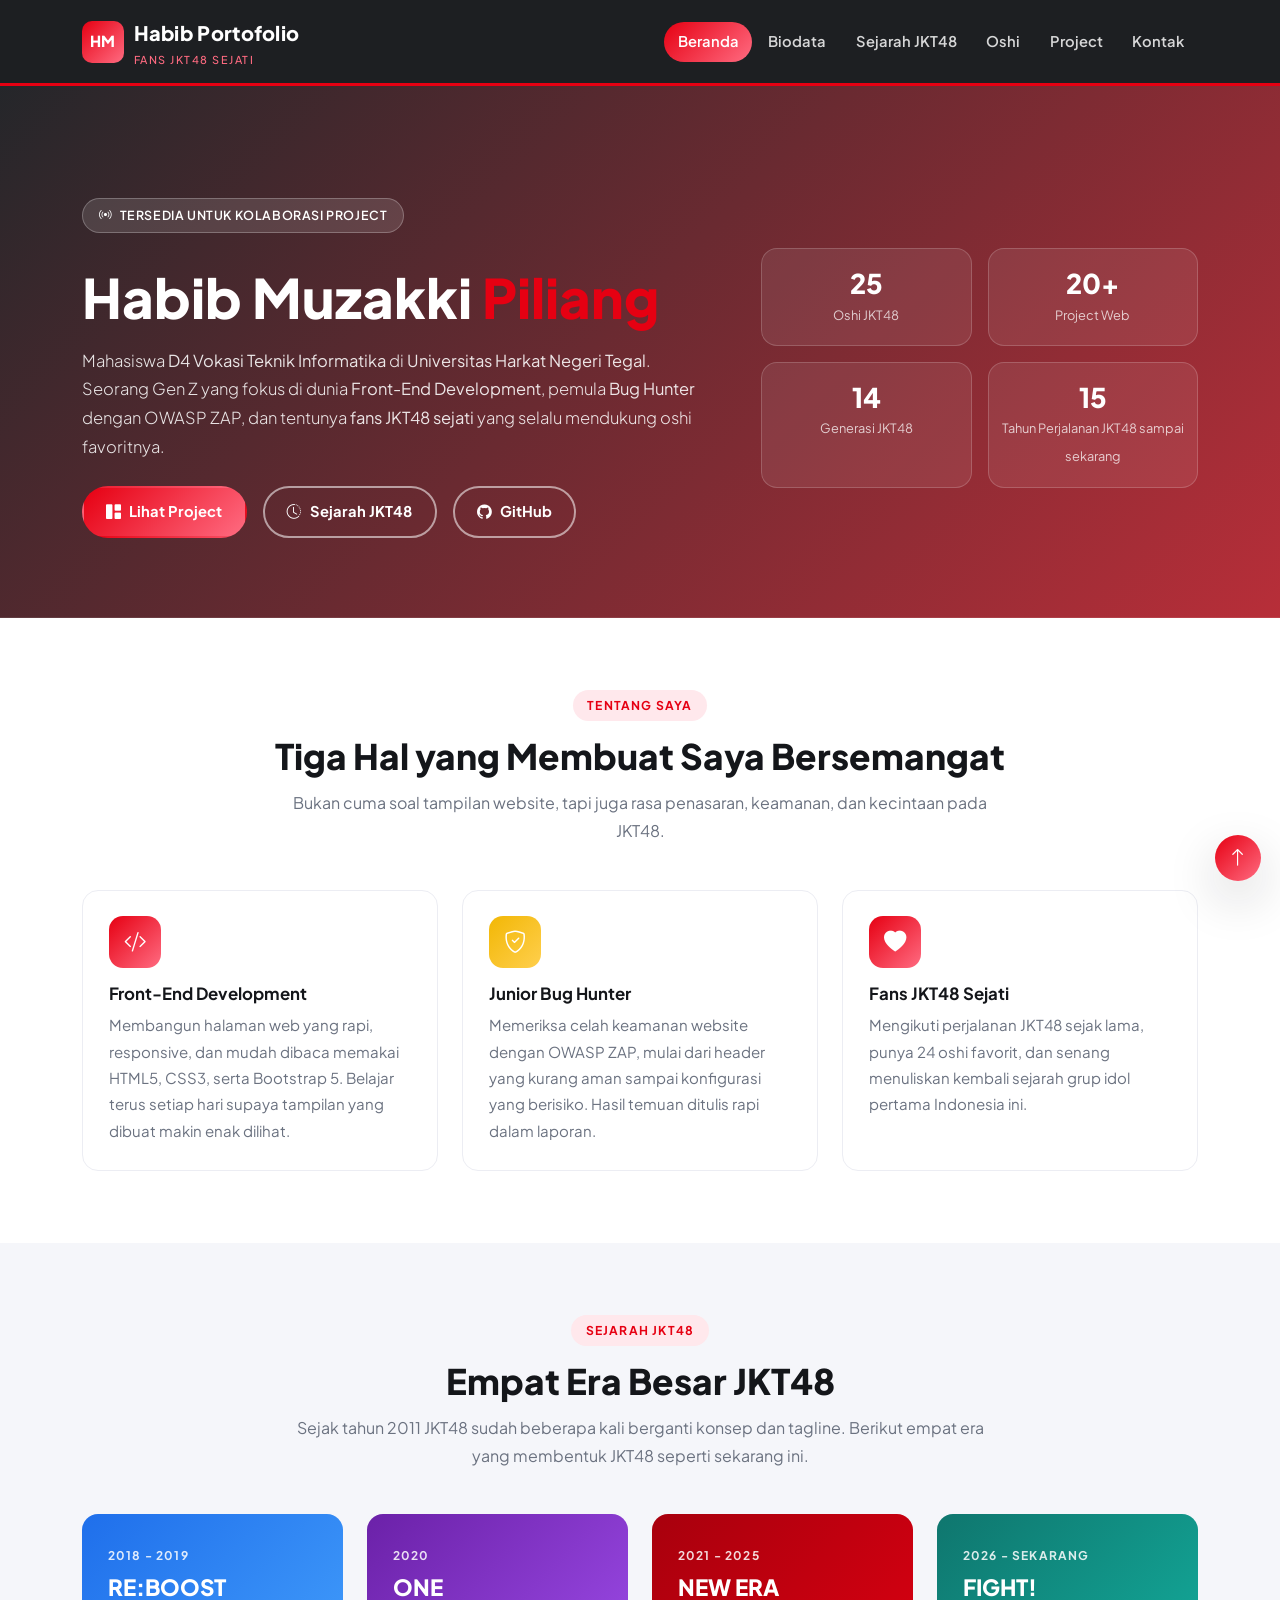
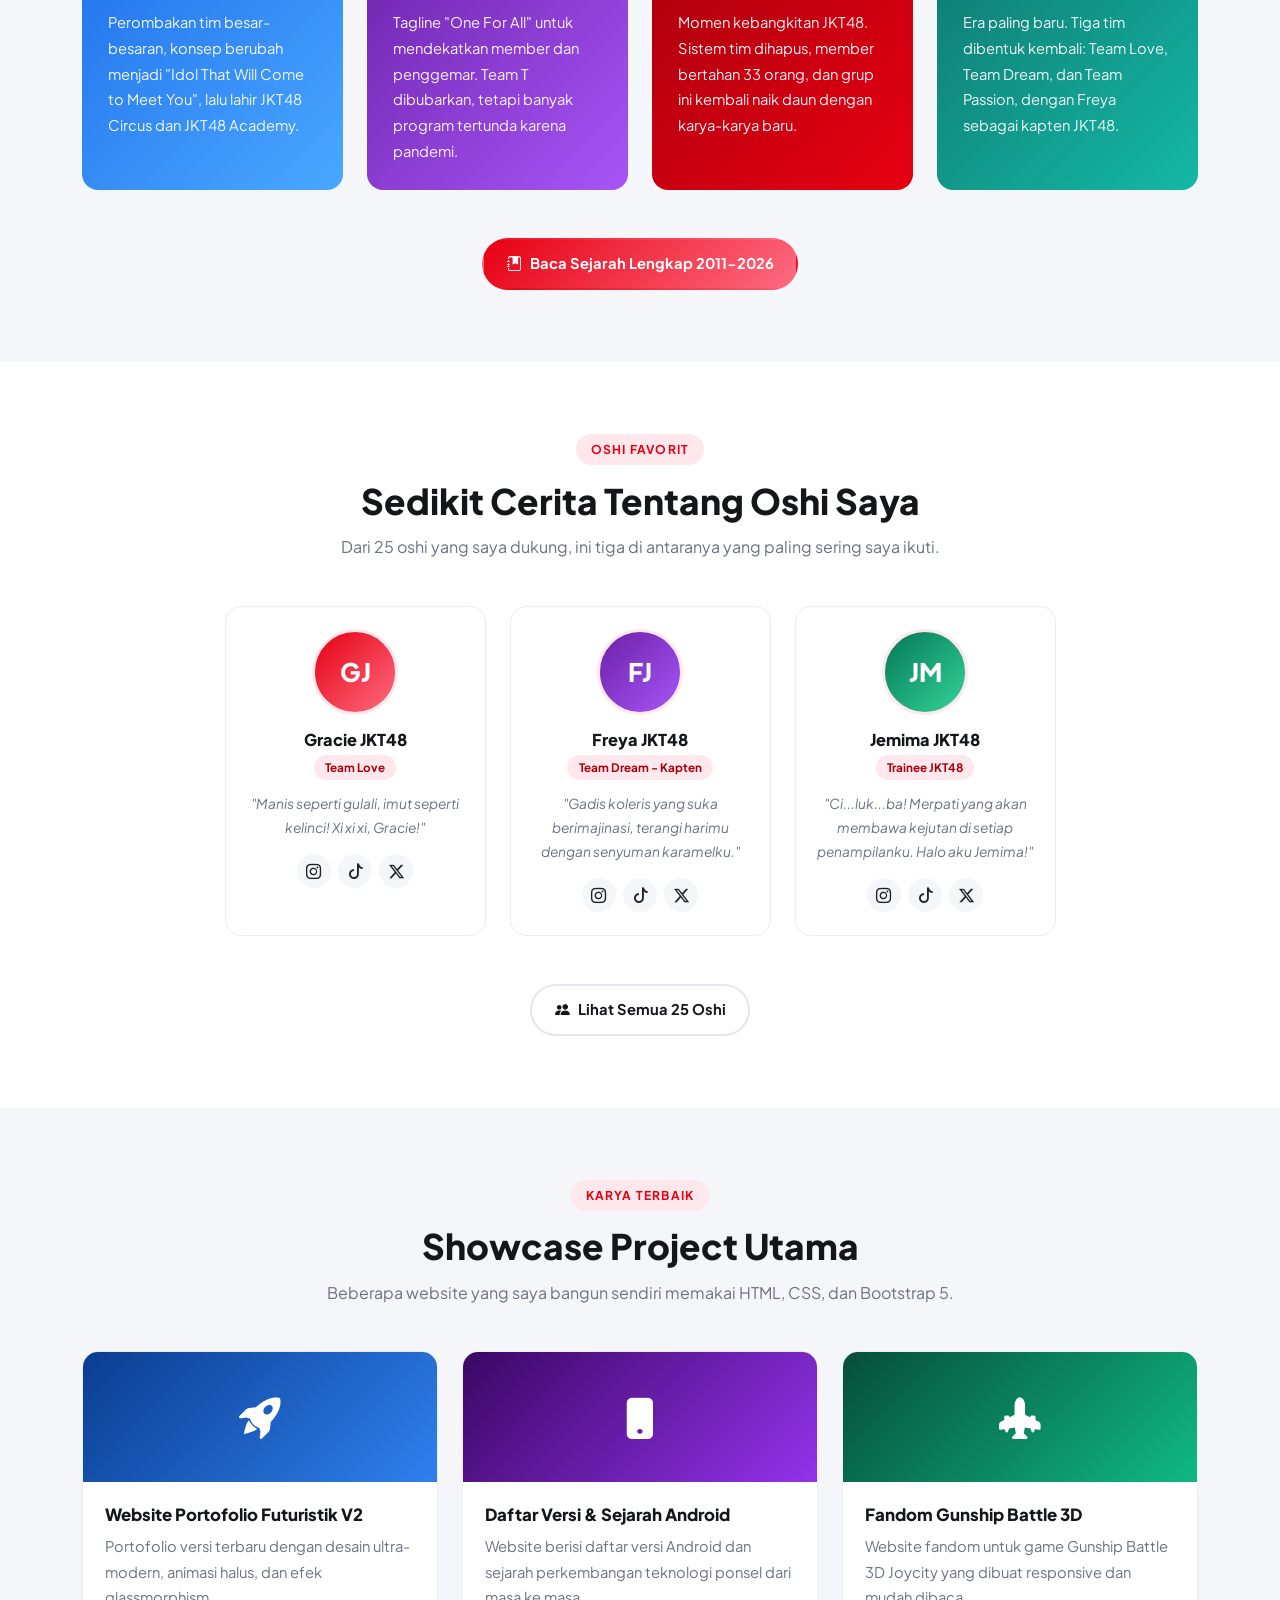
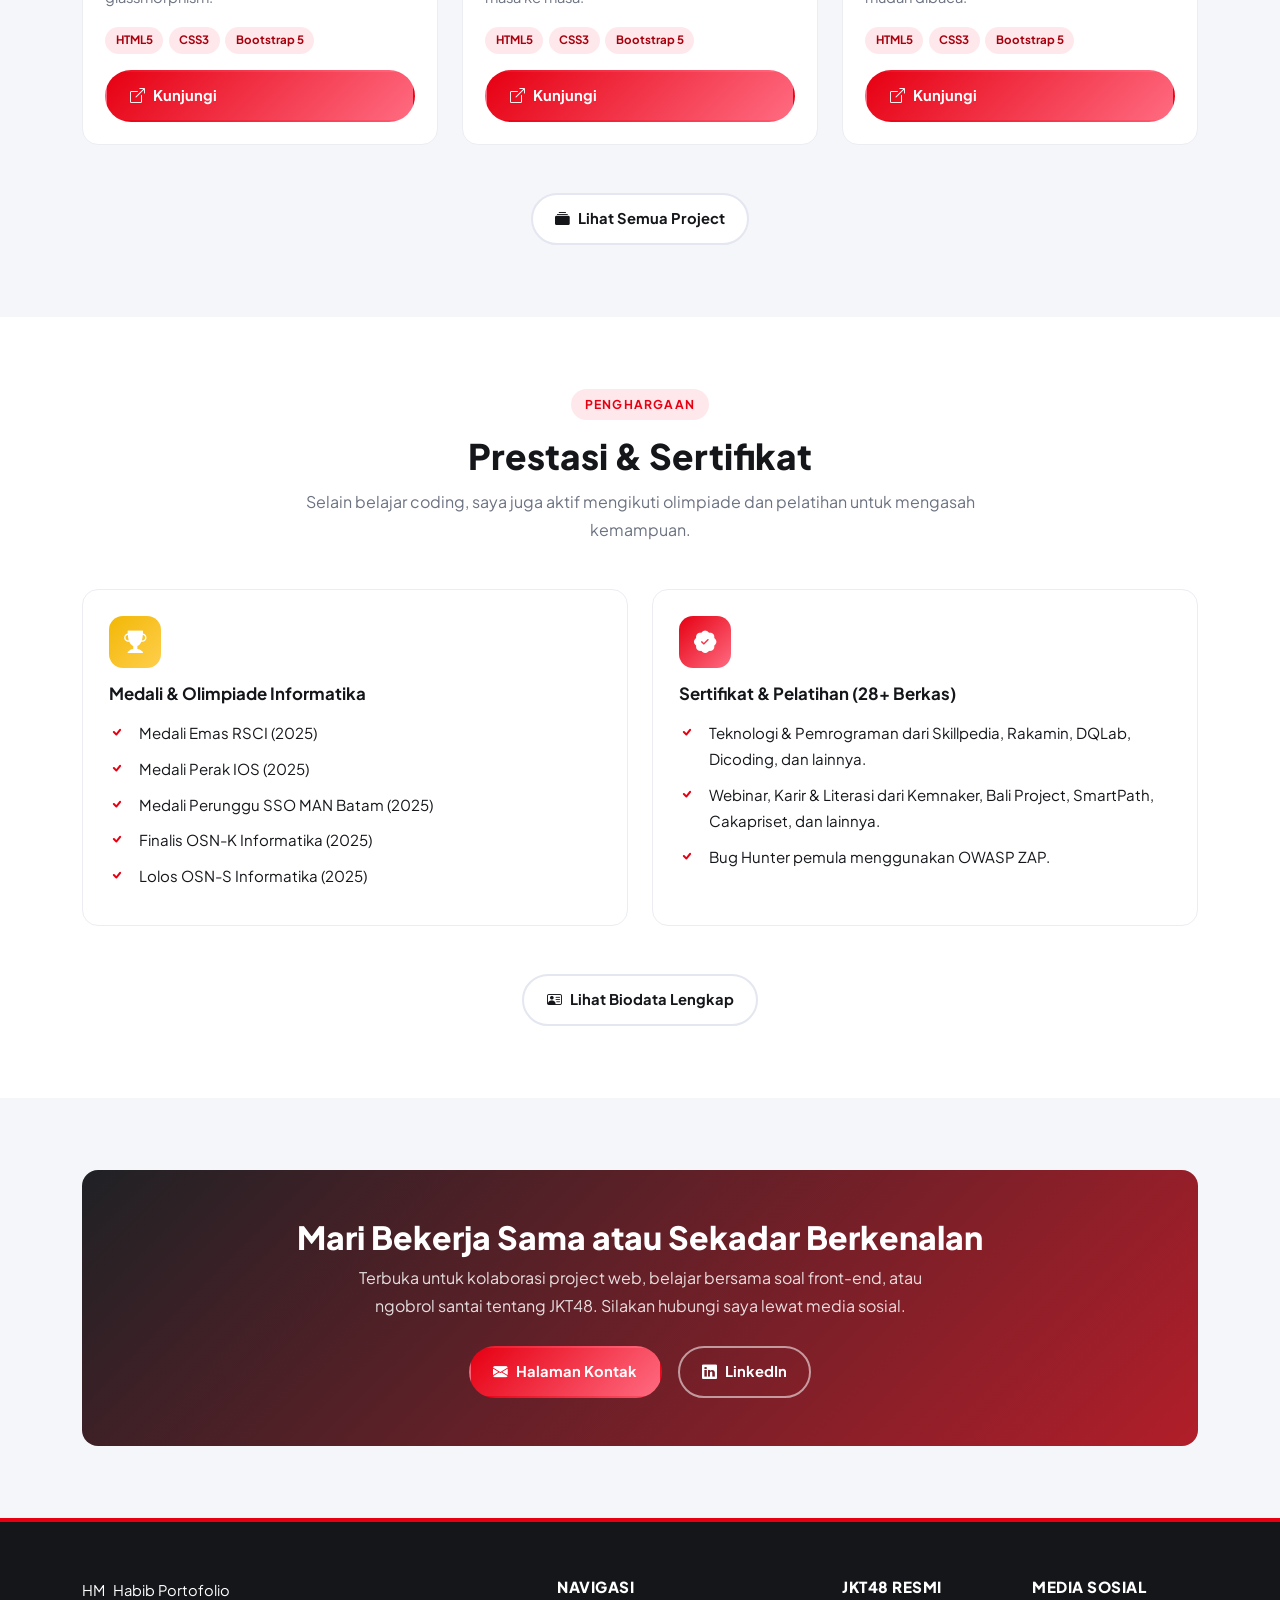
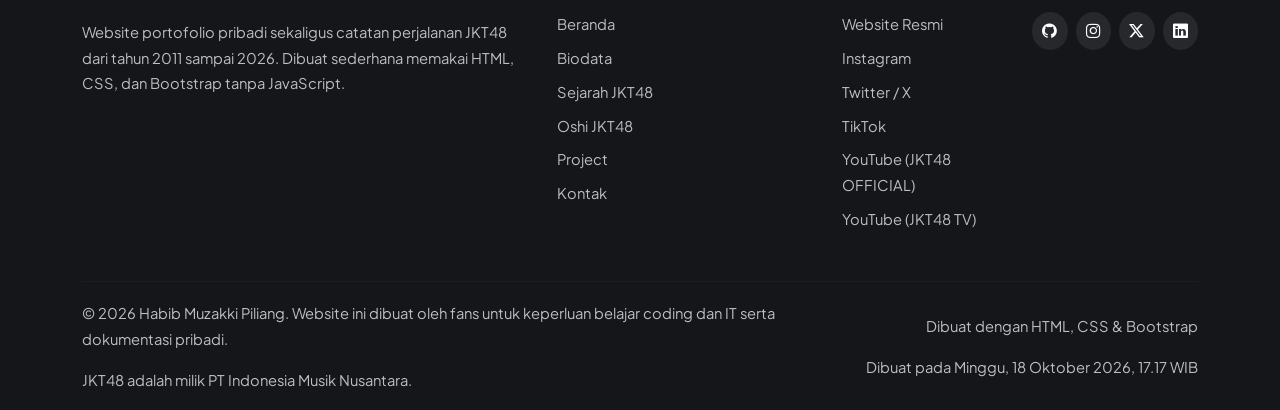
==== commit 5389b499: "Add files via upload" ====
--- a/BELAJAR_HTML/JKT48_sejarah_+_portofolio/index.html
+++ b/BELAJAR_HTML/JKT48_sejarah_+_portofolio/index.html
@@ -267,7 +267,7 @@
       <div class="judul-bagian tengah">
         <span class="label-atas">Oshi Favorit</span>
         <h2>Sedikit Cerita Tentang Oshi Saya</h2>
-        <p>Dari 21 oshi yang saya dukung, ini tiga di antaranya yang paling sering saya ikuti.</p>
+        <p>Dari 25 oshi yang saya dukung, ini tiga di antaranya yang paling sering saya ikuti.</p>
       </div>
 
       <div class="row g-4 justify-content-center">
@@ -315,7 +315,7 @@
 
       <div class="text-center mt-5">
         <a href="oshi.html" class="tombol tombol-garis-hitam">
-          <i class="bi bi-people-fill"></i> Lihat Semua 24 Oshi
+          <i class="bi bi-people-fill"></i> Lihat Semua 25 Oshi
         </a>
       </div>
     </div>
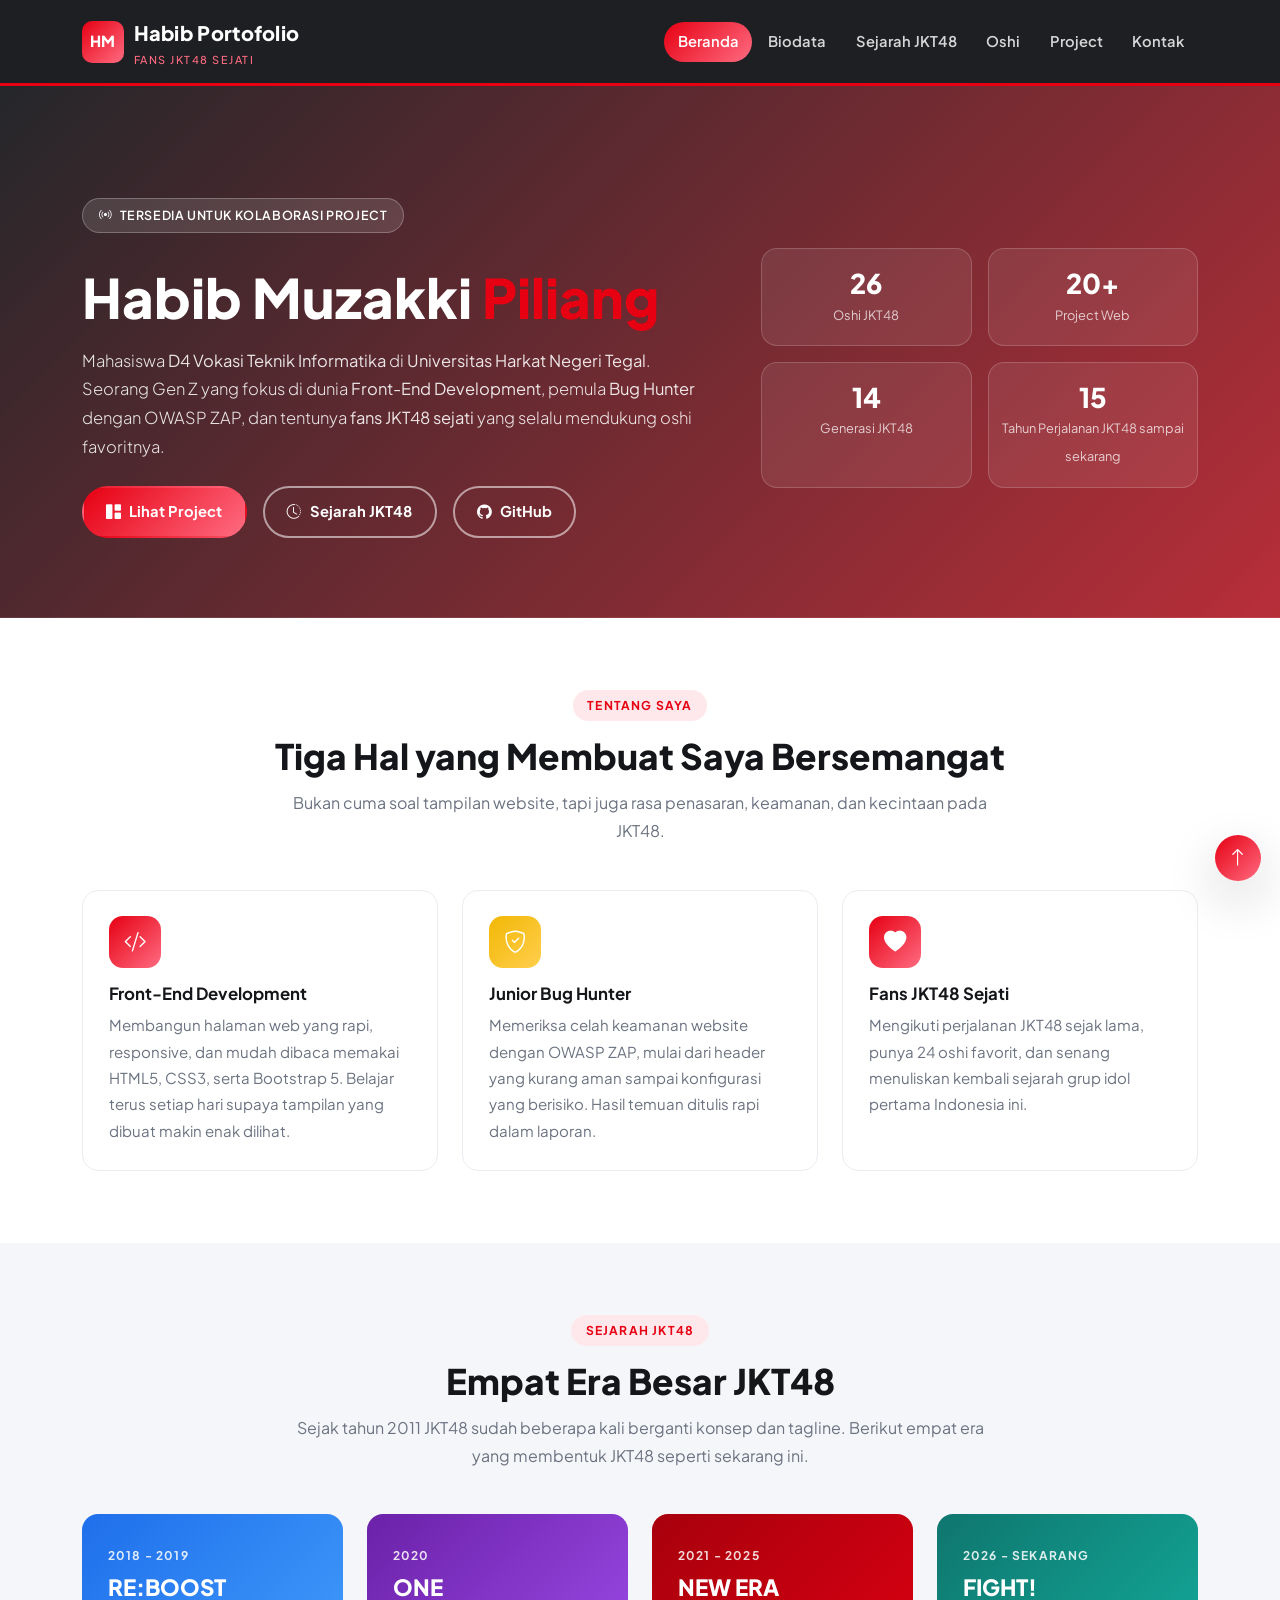
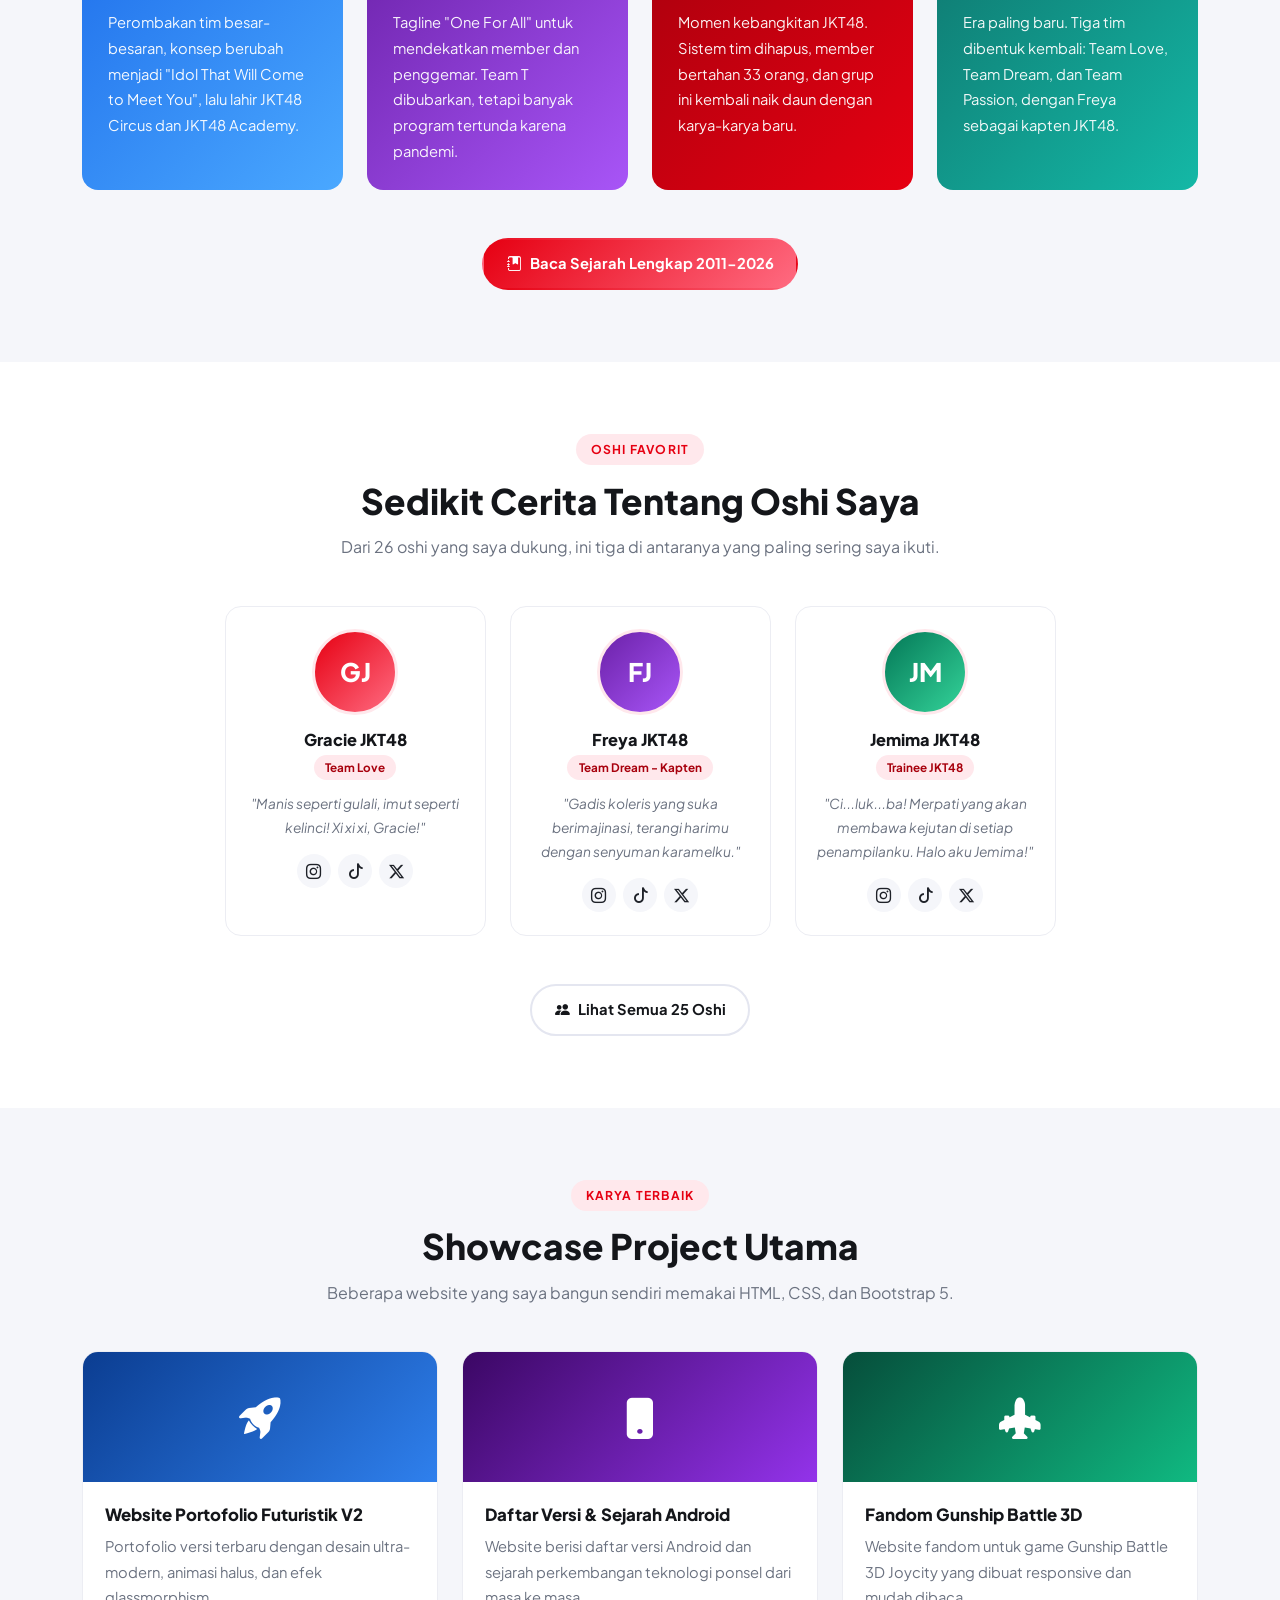
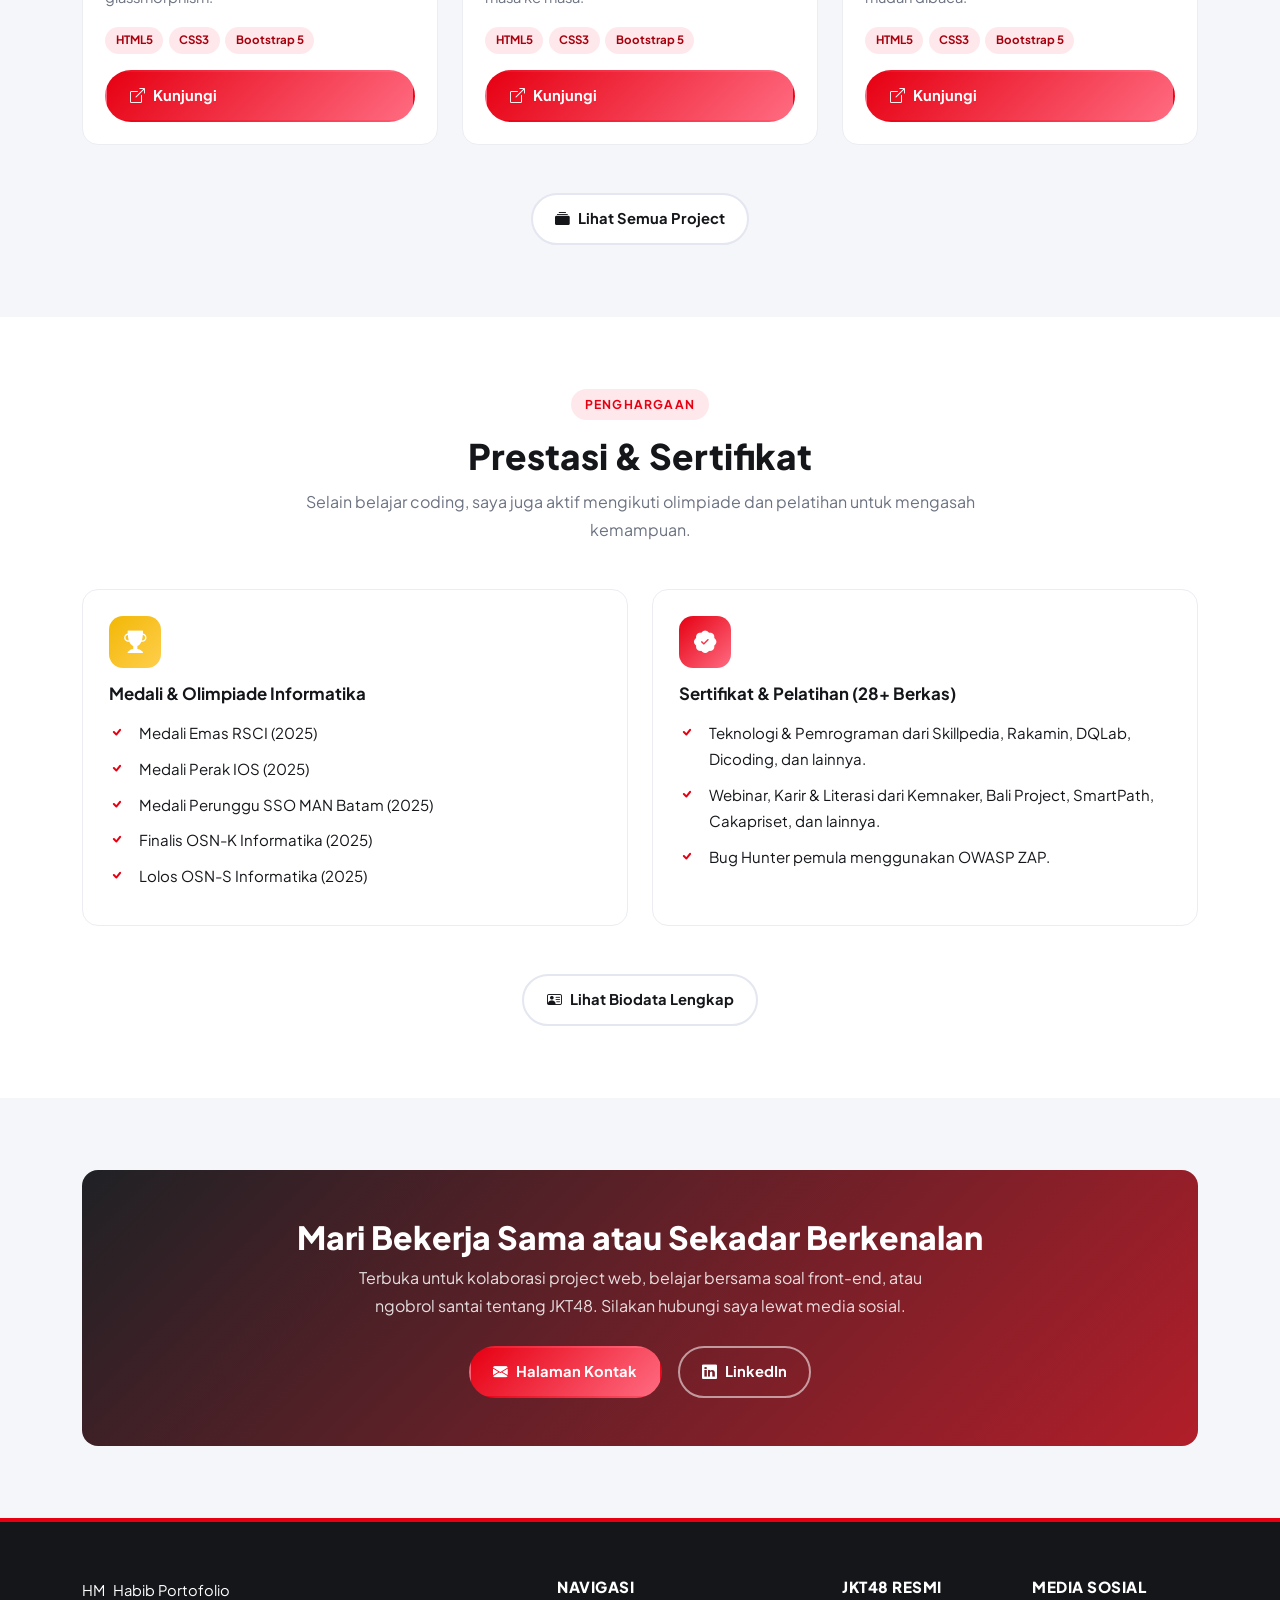
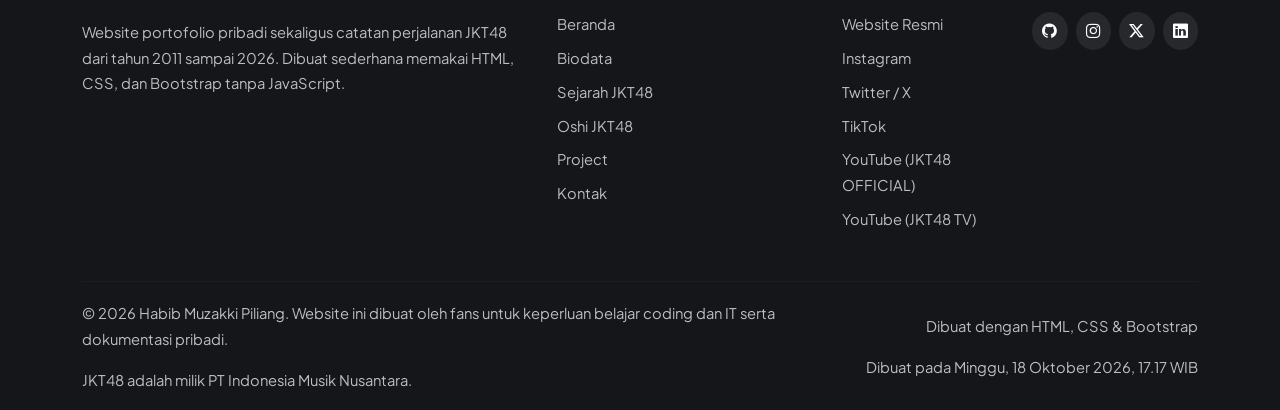
==== commit 97a7445e: "Add files via upload" ====
--- a/BELAJAR_HTML/JKT48_sejarah_+_portofolio/index.html
+++ b/BELAJAR_HTML/JKT48_sejarah_+_portofolio/index.html
@@ -111,7 +111,7 @@
           <div class="row g-3">
             <div class="col-6">
               <div class="kotak-statistik">
-                <span class="angka">25</span>
+                <span class="angka">26</span>
                 <span class="keterangan">Oshi JKT48</span>
               </div>
             </div>
@@ -267,7 +267,7 @@
       <div class="judul-bagian tengah">
         <span class="label-atas">Oshi Favorit</span>
         <h2>Sedikit Cerita Tentang Oshi Saya</h2>
-        <p>Dari 25 oshi yang saya dukung, ini tiga di antaranya yang paling sering saya ikuti.</p>
+        <p>Dari 26 oshi yang saya dukung, ini tiga di antaranya yang paling sering saya ikuti.</p>
       </div>
 
       <div class="row g-4 justify-content-center">
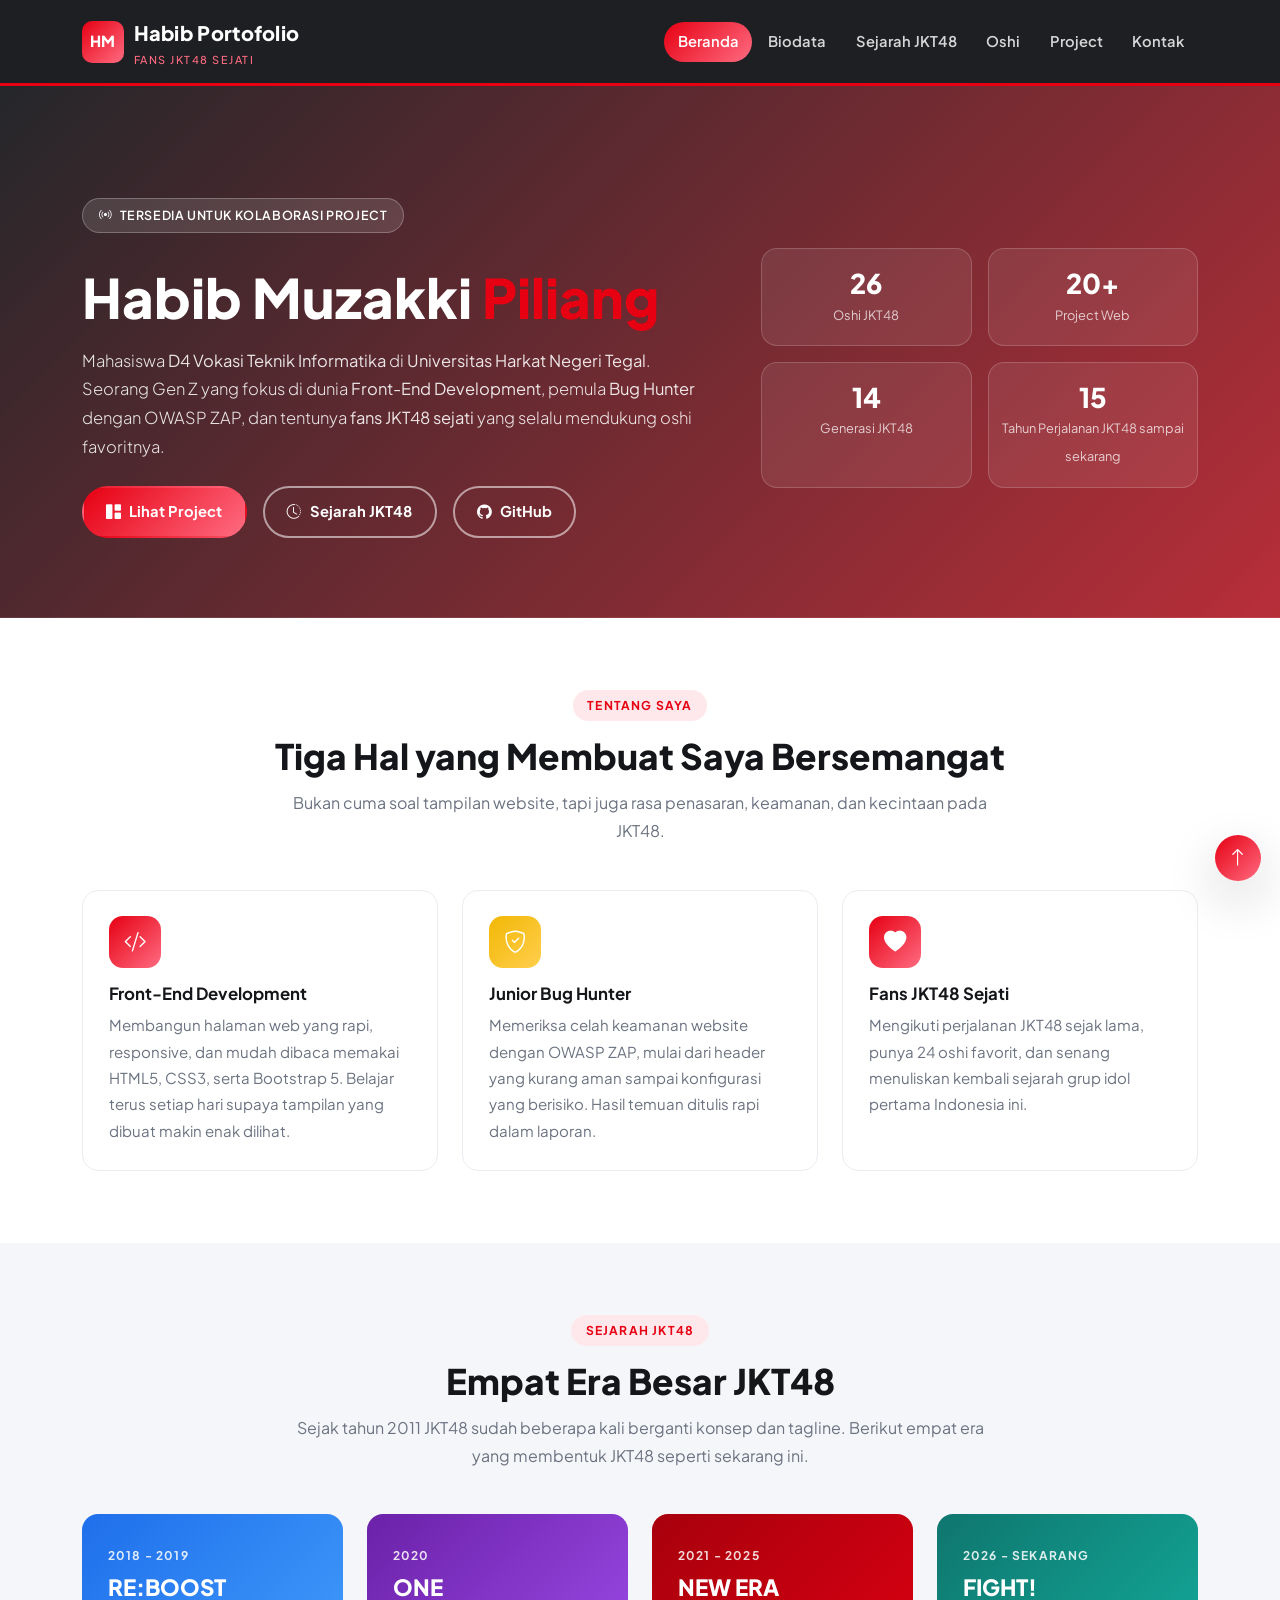
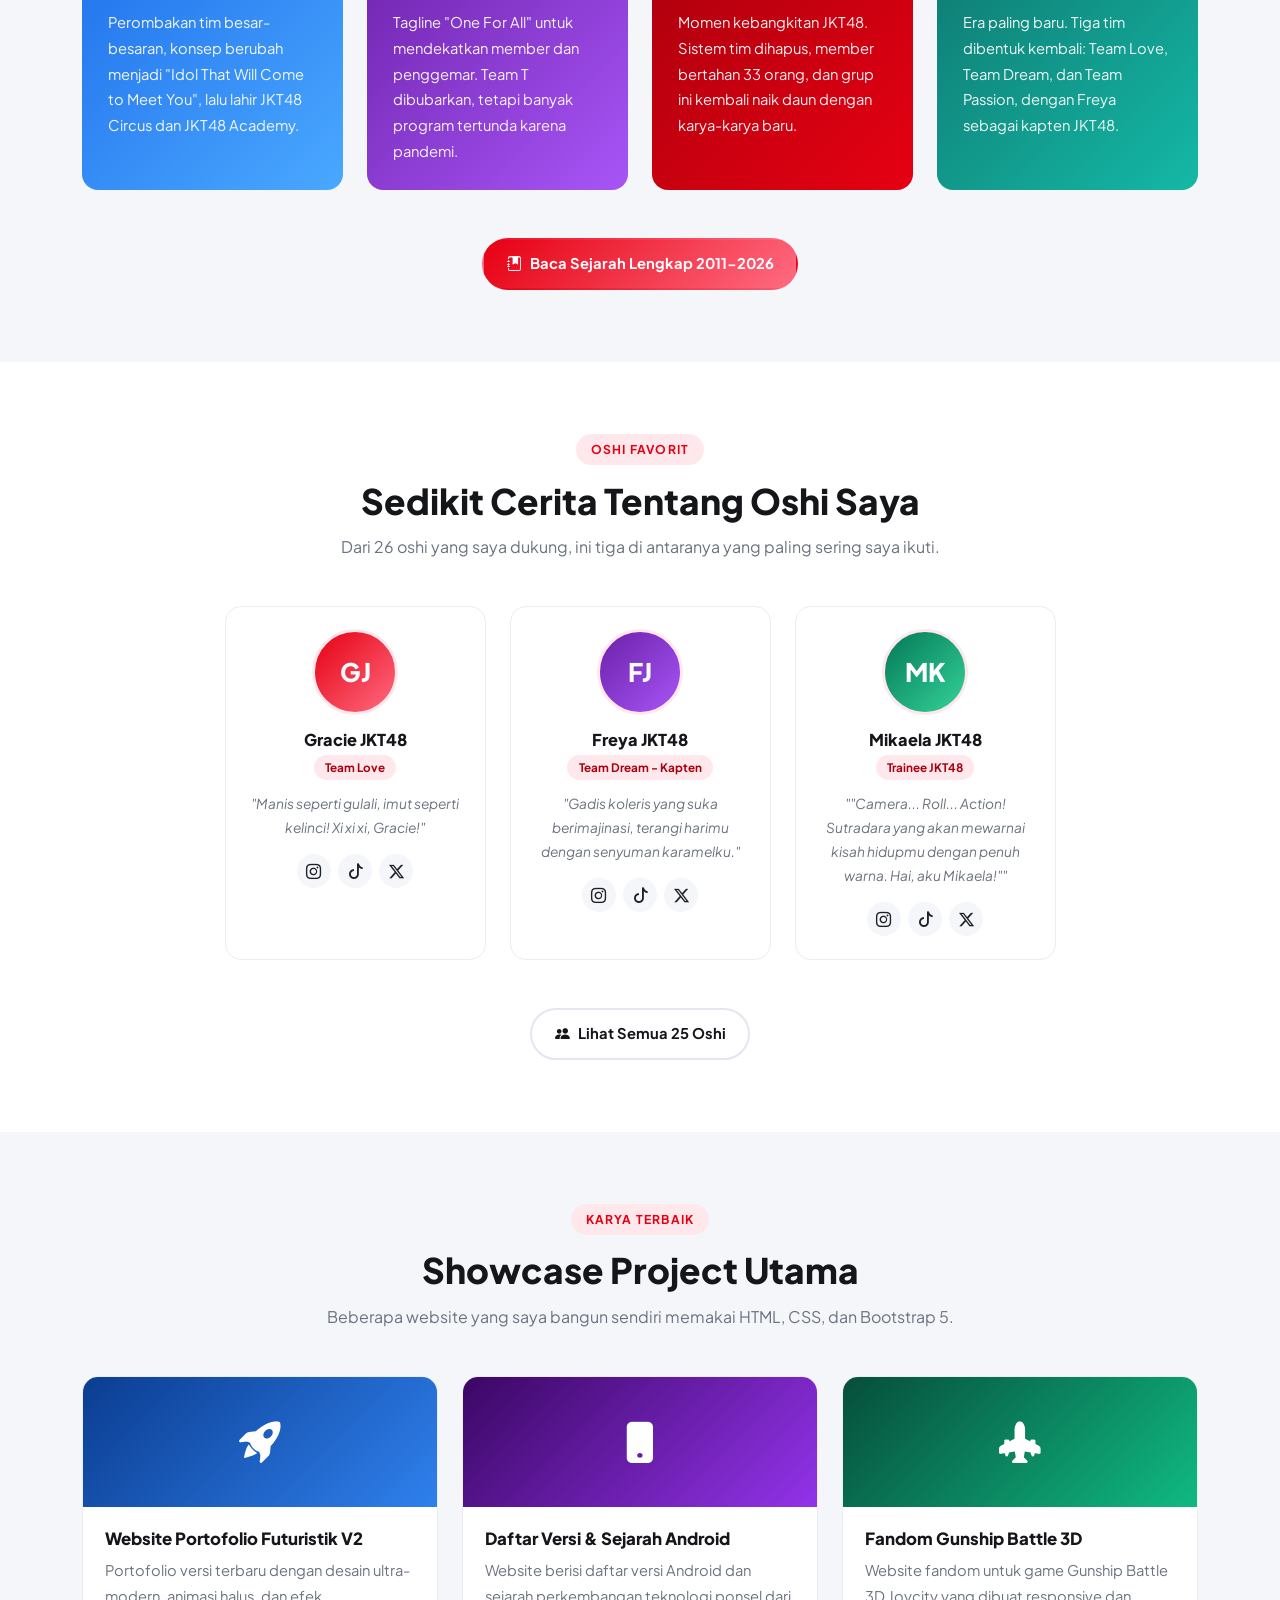
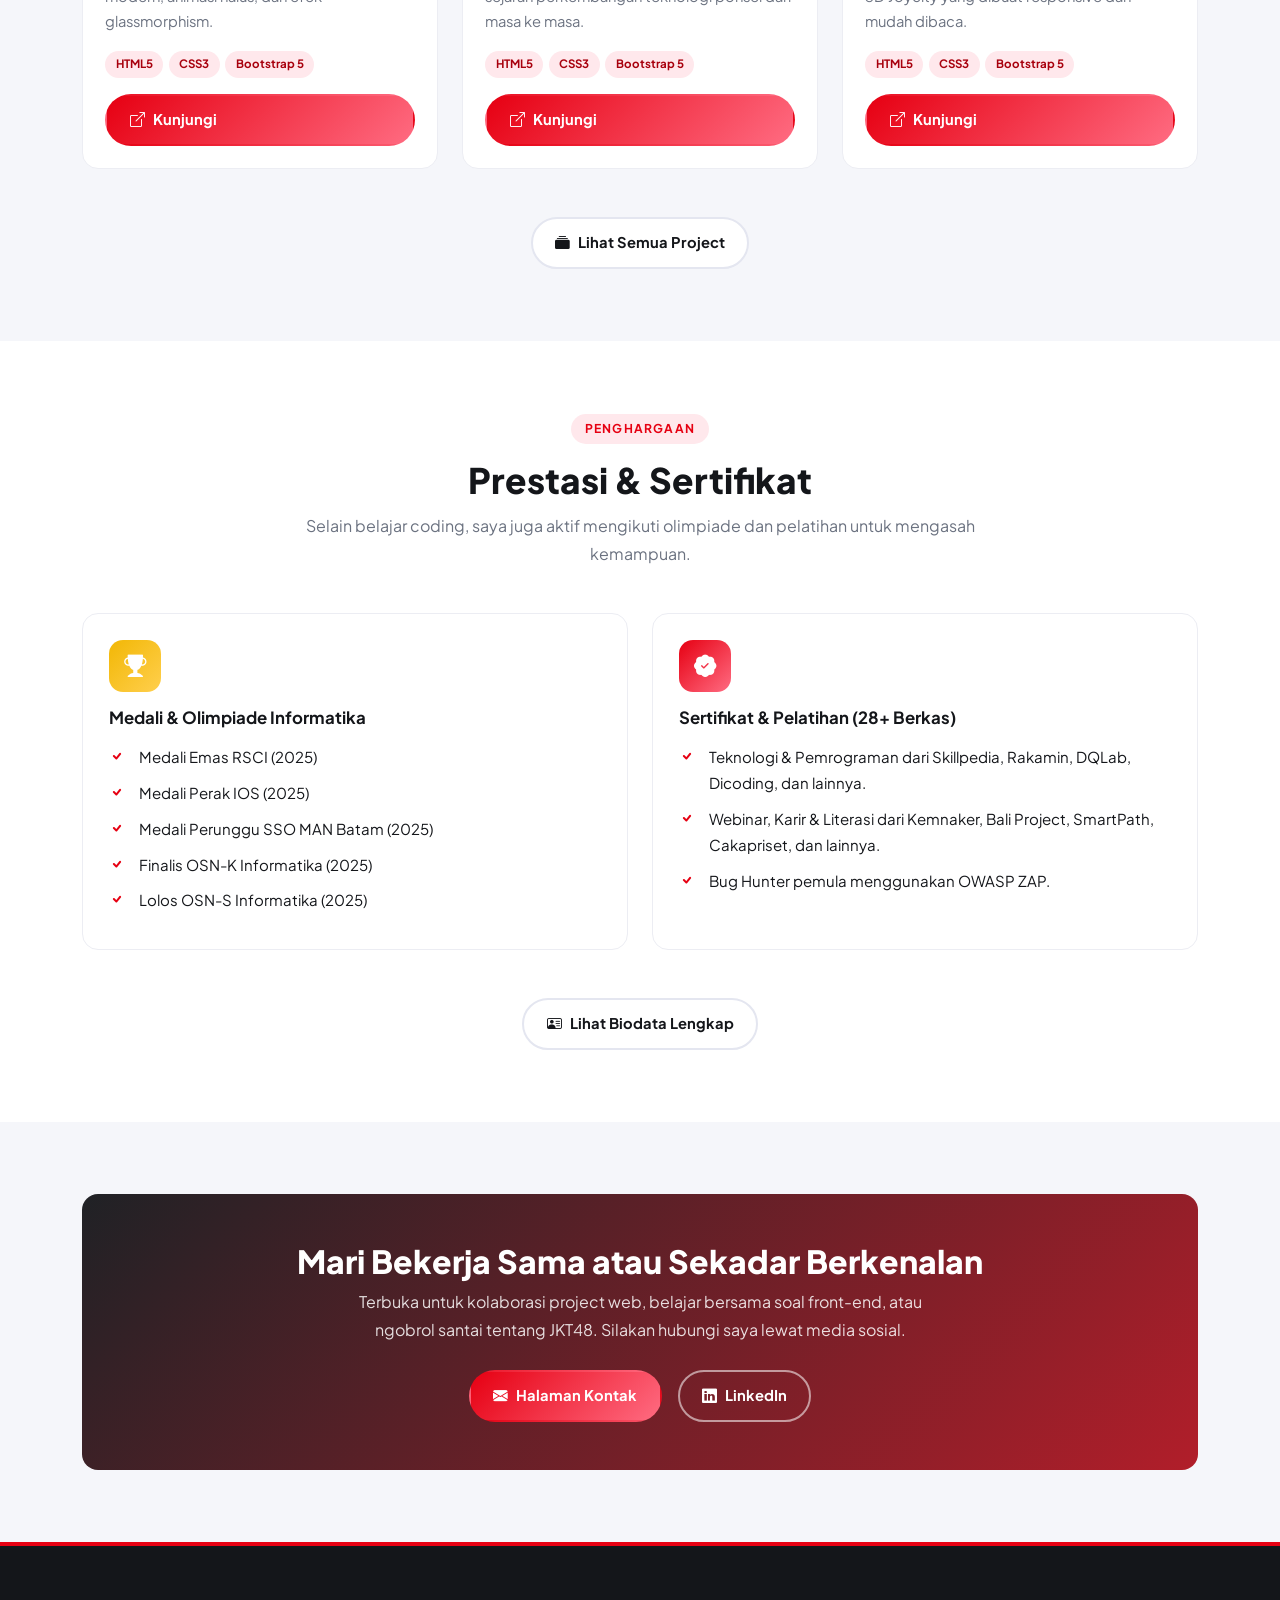
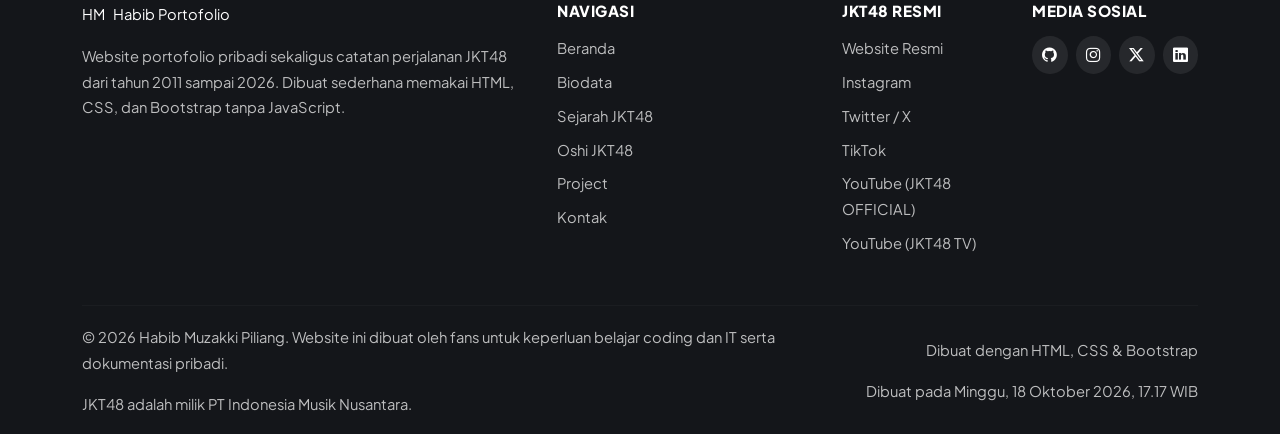
==== commit 38dadf53: "Add files via upload" ====
--- a/BELAJAR_HTML/JKT48_sejarah_+_portofolio/index.html
+++ b/BELAJAR_HTML/JKT48_sejarah_+_portofolio/index.html
@@ -301,14 +301,14 @@
 
         <div class="col-6 col-md-4 col-lg-3">
           <div class="kartu-oshi">
-            <div class="avatar-oshi hijau">JM</div>
-            <h3>Jemima JKT48</h3>
+            <div class="avatar-oshi hijau">MK</div>
+            <h3>Mikaela JKT48</h3>
             <span class="tim-oshi">Trainee JKT48</span>
-            <p class="ucapan-oshi">"Ci...luk...ba! Merpati yang akan membawa kejutan di setiap penampilanku. Halo aku Jemima!"</p>
+            <p class="ucapan-oshi">""Camera... Roll... Action! Sutradara yang akan mewarnai kisah hidupmu dengan penuh warna. Hai, aku Mikaela!""</p>
             <div class="sosial-oshi">
-              <a href="https://www.instagram.com/jemima.jkt48/" target="_blank" rel="noopener" aria-label="Instagram Jemima"><i class="bi bi-instagram"></i></a>
-              <a href="https://www.tiktok.com/@jkt48.jemima" target="_blank" rel="noopener" aria-label="TikTok Jemima"><i class="bi bi-tiktok"></i></a>
-              <a href="https://x.com/JE_JemimaJKT48" target="_blank" rel="noopener" aria-label="Twitter Jemima"><i class="bi bi-twitter-x"></i></a>
+              <a href="https://www.instagram.com/mikaela.jkt48/" target="_blank" rel="noopener" aria-label="Instagram Mikaela"><i class="bi bi-instagram"></i></a>
+              <a href="https://www.tiktok.com/@jkt48.mikaela" target="_blank" rel="noopener" aria-label="TikTok Mikaela"><i class="bi bi-tiktok"></i></a>
+              <a href="https://x.com/M_MikaelaJKT48" target="_blank" rel="noopener" aria-label="Twitter Mikaela"><i class="bi bi-twitter-x"></i></a>
             </div>
           </div>
         </div>
